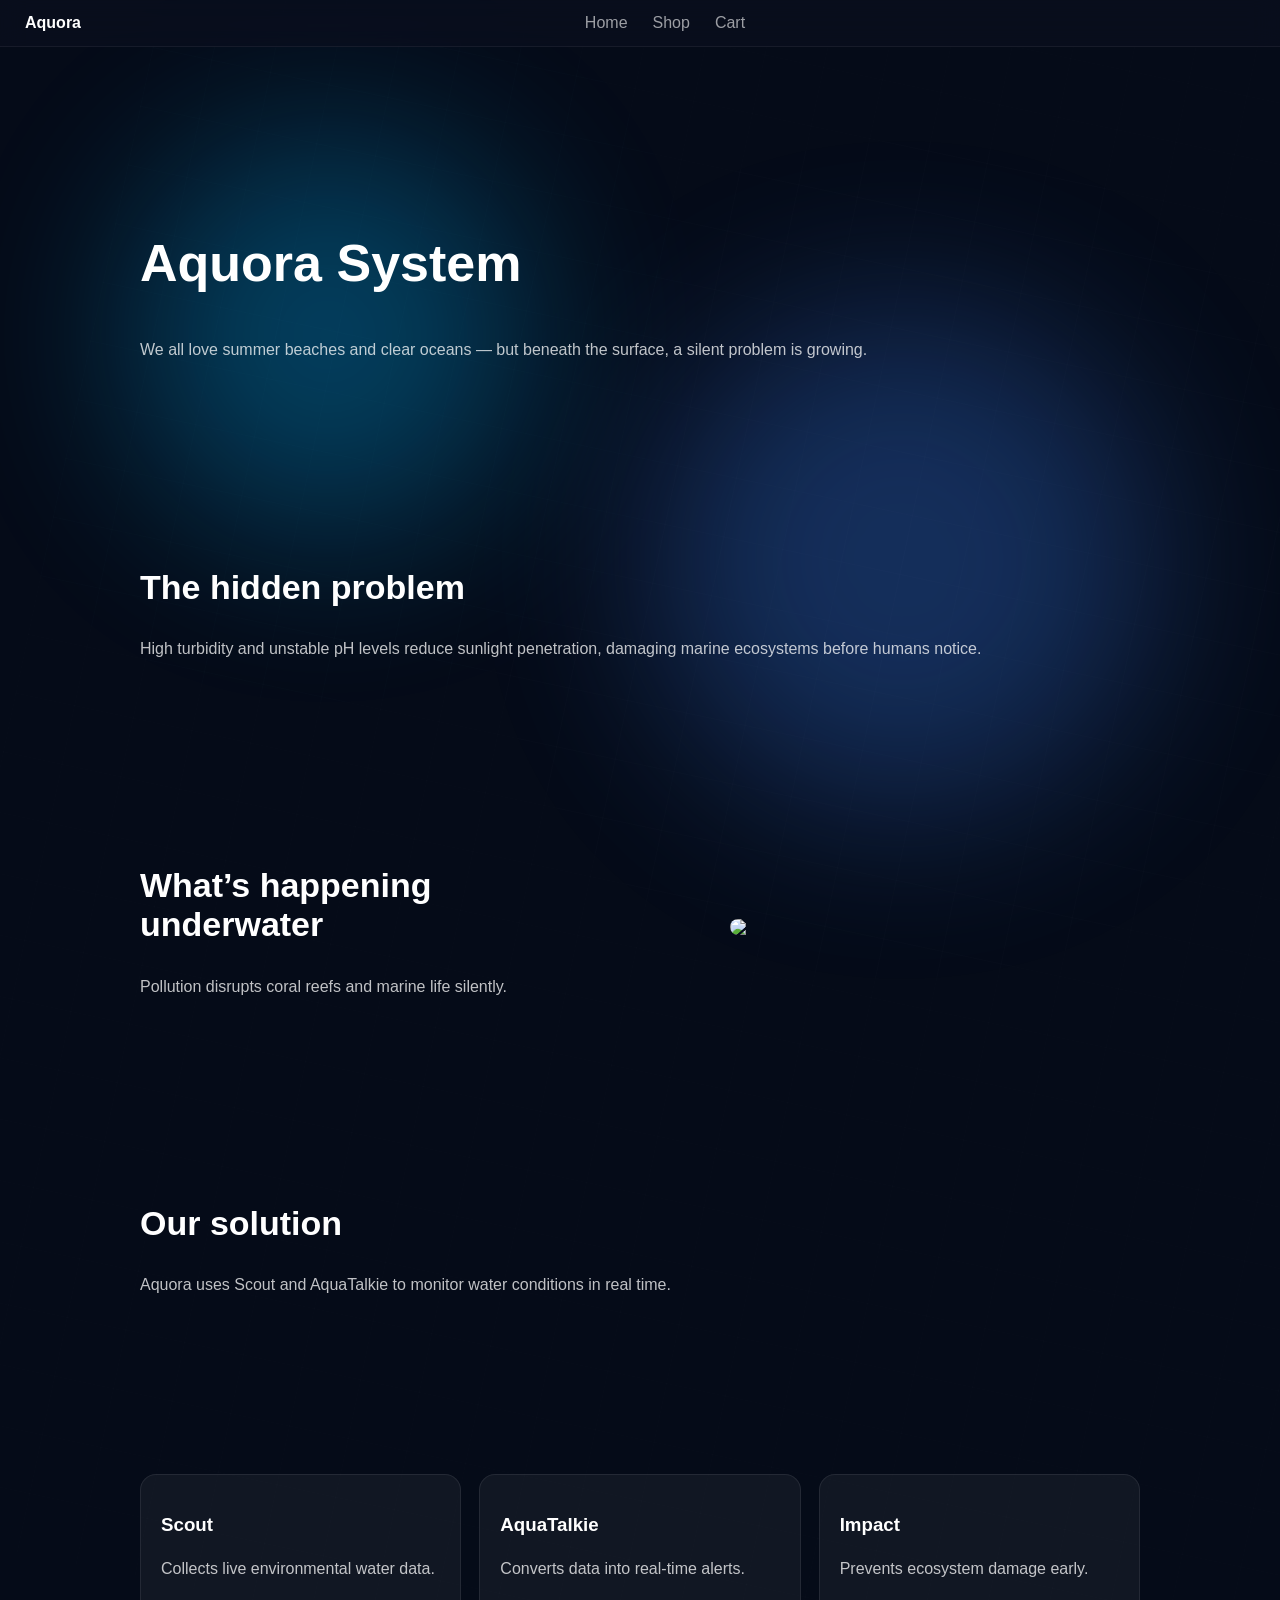
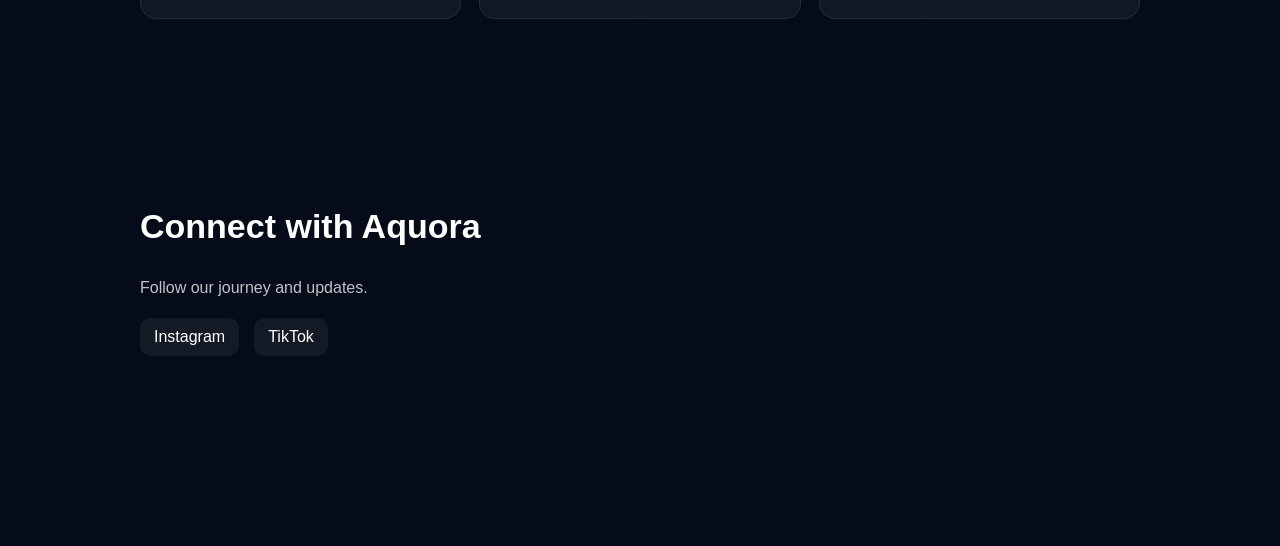
==== index.html @ 33211936 "Update index.html" ====
<!DOCTYPE html>
<html lang="en">
<head>
<meta charset="UTF-8">
<meta name="viewport" content="width=device-width, initial-scale=1.0">
<title>Aquora</title>

<style>
body {
    margin: 0;
    font-family: Inter, Arial, sans-serif;
    color: white;
    background: #050b18;
    overflow-x: hidden;
}

/* ================= BACKGROUND ================= */
.background {
    position: fixed;
    width: 100%;
    height: 100%;
    z-index: 0;
}

.grid {
    position: absolute;
    width: 200%;
    height: 200%;
    background-image:
        linear-gradient(rgba(255,255,255,0.05) 1px, transparent 1px),
        linear-gradient(90deg, rgba(255,255,255,0.05) 1px, transparent 1px);
    background-size: 60px 60px;
    transform: rotate(12deg);
    animation: move 25s linear infinite;
    opacity: 0.2;
}

@keyframes move {
    from { transform: translateY(0) rotate(12deg); }
    to { transform: translateY(-60px) rotate(12deg); }
}

.glow {
    position: absolute;
    filter: blur(90px);
    opacity: 0.3;
    border-radius: 50%;
}

.g1 {
    width: 400px;
    height: 400px;
    background: #00b7ff;
    top: 15%;
    left: 10%;
}

.g2 {
    width: 500px;
    height: 500px;
    background: #3b82f6;
    bottom: 10%;
    right: 10%;
}

/* ================= NAV ================= */
nav {
    position: fixed;
    top: 0;
    width: 100%;
    padding: 14px 25px;
    display: grid;
    grid-template-columns: 1fr auto 1fr;
    align-items: center;
    background: rgba(10,15,30,0.7);
    backdrop-filter: blur(14px);
    border-bottom: 1px solid rgba(255,255,255,0.06);
    z-index: 10;
}

.logo {
    font-weight: 600;
}

.nav-links {
    display: flex;
    gap: 25px;
    justify-self: center;
}

nav a {
    cursor: pointer;
    opacity: 0.6;
    transition: 0.2s;
}

nav a:hover {
    opacity: 1;
}

/* ================= PAGE SYSTEM ================= */
section {
    display: none;
    padding: 110px 20px;
    position: relative;
    z-index: 2;
}

section.active {
    display: block;
}

/* ================= STORY ================= */
.story {
    max-width: 1000px;
    margin: auto;
    padding: 80px 0;
}

.story h1 {
    font-size: 52px;
}

.story h2 {
    font-size: 34px;
}

.story p {
    opacity: 0.75;
    line-height: 1.7;
}

/* animation */
.story-section {
    opacity: 0;
    transform: translateY(40px);
    transition: 0.8s ease;
}

.story-section.show {
    opacity: 1;
    transform: translateY(0);
}

/* ================= CARDS ================= */
.grid3 {
    display: grid;
    grid-template-columns: repeat(3, 1fr);
    gap: 18px;
}

.card {
    background: rgba(255,255,255,0.05);
    border: 1px solid rgba(255,255,255,0.08);
    padding: 20px;
    border-radius: 16px;
    transition: 0.2s;
}

.card:hover {
    transform: translateY(-5px);
    border-color: rgba(0,183,255,0.4);
}

/* ================= BUTTON ================= */
button {
    margin-top: 15px;
    padding: 12px 18px;
    border: none;
    border-radius: 12px;
    background: #00b7ff;
    color: white;
    cursor: pointer;
}

/* ================= CART ITEM ================= */
.item {
    display: flex;
    justify-content: space-between;
    padding: 12px;
    margin-top: 10px;
    background: rgba(255,255,255,0.06);
    border-radius: 12px;
}

/* ================= IMAGE ================= */
img {
    width: 100%;
    max-width: 340px;
    border-radius: 16px;
}

/* ================= MOBILE ================= */
@media (max-width: 768px) {

    .grid3 {
        grid-template-columns: 1fr;
    }

    .story h1 {
        font-size: 36px;
    }

    .story h2 {
        font-size: 26px;
    }

    nav {
        padding: 12px 15px;
    }
}
</style>
</head>

<body>

<!-- BACKGROUND -->
<div class="background">
    <div class="grid"></div>
    <div class="glow g1"></div>
    <div class="glow g2"></div>
</div>

<!-- NAV -->
<nav>
    <div class="logo">Aquora</div>

    <div class="nav-links">
        <a onclick="show('home')">Home</a>
        <a onclick="show('shop')">Shop</a>
        <a onclick="show('cart')">Cart</a>
    </div>

    <div></div>
</nav>

<!-- HOME -->
<section id="home" class="active">

<!-- HERO -->
<div class="story story-section">
    <h1>Aquora System</h1>
    <p>
        We all love summer beaches and clear oceans — but beneath the surface, a silent problem is growing.
    </p>
</div>

<!-- PROBLEM -->
<div class="story story-section">
    <h2>The hidden problem</h2>
    <p>
        High turbidity and unstable pH levels reduce sunlight penetration,
        damaging marine ecosystems before humans notice.
    </p>
</div>

<!-- IMAGE -->
<div class="story story-section" style="display:flex; gap:40px; flex-wrap:wrap; align-items:center;">
    <div style="flex:1; min-width:280px;">
        <h2>What’s happening underwater</h2>
        <p>Pollution disrupts coral reefs and marine life silently.</p>
    </div>

    <div style="flex:1; display:flex; justify-content:center;">
        <img src="https://raw.githubusercontent.com/SaveOurSeas/Aquora/main/WhatsApp_Image_2026-05-01_at_00.50.57__1_-removebg-preview.png">
    </div>
</div>

<!-- SYSTEM -->
<div class="story story-section">
    <h2>Our solution</h2>
    <p>Aquora uses Scout and AquaTalkie to monitor water conditions in real time.</p>
</div>

<!-- CARDS -->
<div class="story story-section grid3">

    <div class="card">
        <h3>Scout</h3>
        <p>Collects live environmental water data.</p>
    </div>

    <div class="card">
        <h3>AquaTalkie</h3>
        <p>Converts data into real-time alerts.</p>
    </div>

    <div class="card">
        <h3>Impact</h3>
        <p>Prevents ecosystem damage early.</p>
    </div>

</div>

<!-- SOCIAL -->
<div class="story story-section">
    <h2>Connect with Aquora</h2>
    <p>Follow our journey and updates.</p>

    <div style="display:flex; gap:15px; margin-top:15px; flex-wrap:wrap;">

        <a href="https://www.instagram.com/aquora.co" target="_blank"
        style="padding:10px 14px; background:rgba(255,255,255,0.06); border-radius:10px; text-decoration:none; color:white;">
        Instagram</a>

        <a href="https://www.tiktok.com/@aquora.co" target="_blank"
        style="padding:10px 14px; background:rgba(255,255,255,0.06); border-radius:10px; text-decoration:none; color:white;">
        TikTok</a>

    </div>
</div>

</section>

<!-- SHOP -->
<section id="shop">
    <div class="story">
        <h1>Shop</h1>

        <div class="card">
            <h3>Full System</h3>
            <p>45,000 EGP</p>
            <button onclick="add('Full System',45000)">Add to Cart</button>
        </div>

        <div class="card">
            <h3>Rental</h3>
            <p>1,500 EGP/day</p>
            <button onclick="add('Rental',1500)">Add to Cart</button>
        </div>

    </div>
</section>

<!-- CART -->
<section id="cart">
    <div class="story">
        <h1>Cart</h1>

        <div id="box"></div>
        <h3 id="total"></h3>

        <button onclick="checkout()">Checkout</button>
    </div>
</section>

<script>

let cart = [];
const phone = "201122450119";

/* NAV */
function show(id){
    document.querySelectorAll("section").forEach(s => s.classList.remove("active"));
    document.getElementById(id).classList.add("active");
}

/* CART */
function add(name, price){
    let item = cart.find(i => i.name === name);
    if(item) item.qty++;
    else cart.push({name, price, qty:1});
}

/* RENDER */
function render(){
    let box = document.getElementById("box");
    box.innerHTML = "";

    let total = 0;

    cart.forEach(i=>{
        total += i.price * i.qty;

        box.innerHTML += `
        <div class="item">
            <span>${i.name} x${i.qty}</span>
            <span>${i.price * i.qty} EGP</span>
        </div>`;
    });

    document.getElementById("total").innerText = "Total: " + total + " EGP";
}

/* CHECKOUT */
function checkout(){

    if(cart.length === 0){
        alert("Cart empty");
        return;
    }

    let msg = "Aquora Order:%0A";
    let total = 0;

    cart.forEach(i=>{
        total += i.price * i.qty;
        msg += `${i.name} x${i.qty}%0A`;
    });

    msg += "Total: " + total + " EGP";

    window.open(`https://wa.me/${phone}?text=${msg}`, "_blank");

    cart = [];
}

/* SCROLL ANIMATION */
const observer = new IntersectionObserver(entries=>{
    entries.forEach(e=>{
        if(e.isIntersecting) e.target.classList.add("show");
    });
});

document.querySelectorAll(".story-section").forEach(el=>{
    observer.observe(el);
});

</script>

</body>
</html>
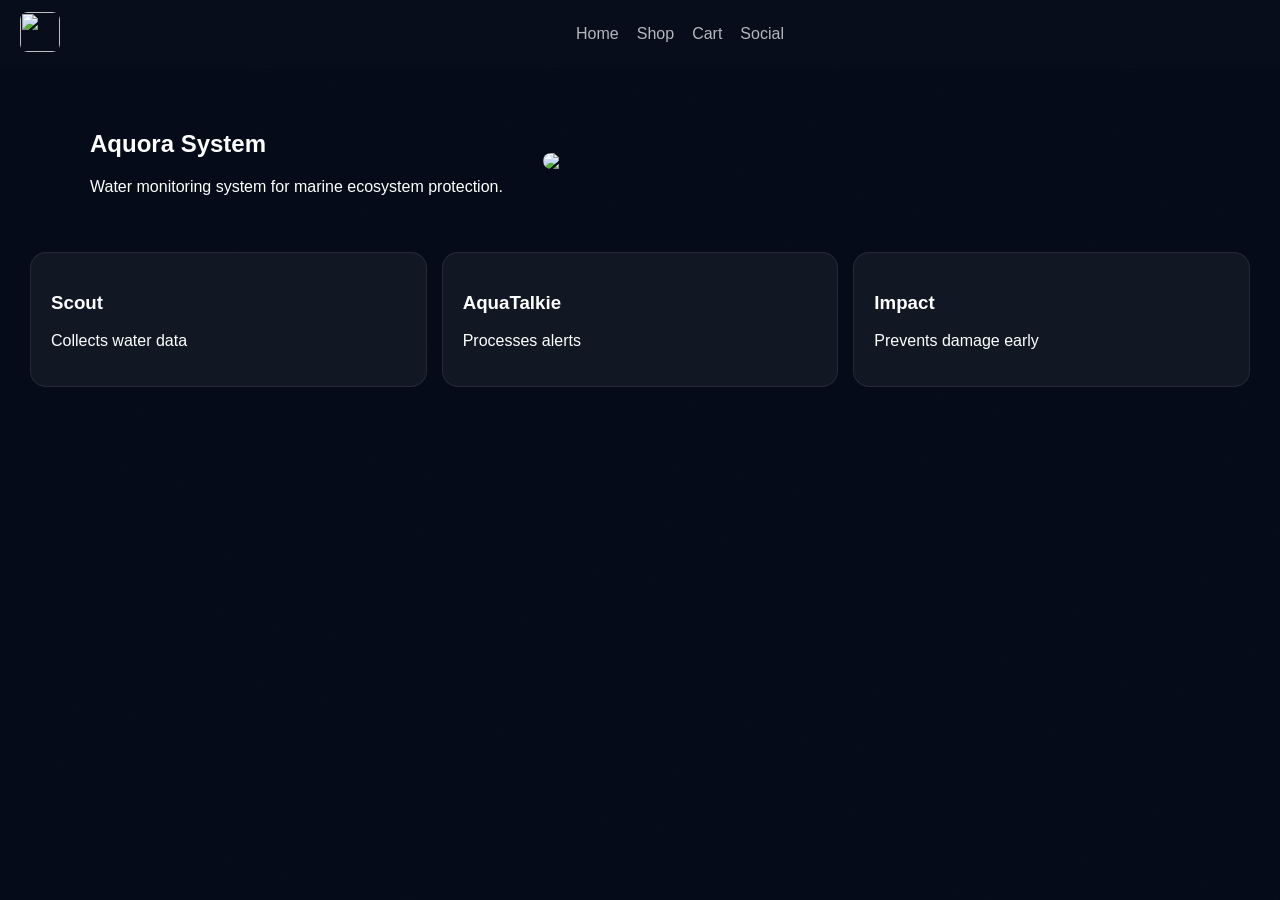
==== commit 2d48bfa7: "Update index.html" ====
--- a/index.html
+++ b/index.html
@@ -14,14 +14,13 @@
     overflow-x: hidden;
 }
 
-/* ================= BACKGROUND ================= */
+/* BACKGROUND */
 .background {
     position: fixed;
     width: 100%;
     height: 100%;
     z-index: 0;
 }
-
 .grid {
     position: absolute;
     width: 200%;
@@ -31,183 +30,116 @@
         linear-gradient(90deg, rgba(255,255,255,0.05) 1px, transparent 1px);
     background-size: 60px 60px;
     transform: rotate(12deg);
-    animation: move 25s linear infinite;
     opacity: 0.2;
 }
 
-@keyframes move {
-    from { transform: translateY(0) rotate(12deg); }
-    to { transform: translateY(-60px) rotate(12deg); }
-}
-
-.glow {
-    position: absolute;
-    filter: blur(90px);
-    opacity: 0.3;
-    border-radius: 50%;
-}
-
-.g1 {
-    width: 400px;
-    height: 400px;
-    background: #00b7ff;
-    top: 15%;
-    left: 10%;
-}
-
-.g2 {
-    width: 500px;
-    height: 500px;
-    background: #3b82f6;
-    bottom: 10%;
-    right: 10%;
-}
-
-/* ================= NAV ================= */
+/* NAV */
 nav {
     position: fixed;
     top: 0;
     width: 100%;
-    padding: 14px 25px;
+    padding: 12px 20px;
     display: grid;
-    grid-template-columns: 1fr auto 1fr;
+    grid-template-columns: auto 1fr auto;
     align-items: center;
     background: rgba(10,15,30,0.7);
-    backdrop-filter: blur(14px);
-    border-bottom: 1px solid rgba(255,255,255,0.06);
+    backdrop-filter: blur(12px);
     z-index: 10;
 }
 
-.logo {
-    font-weight: 600;
+.logo img {
+    width: 40px;
+    height: 40px;
+    border-radius: 8px;
 }
 
 .nav-links {
     display: flex;
-    gap: 25px;
-    justify-self: center;
+    justify-content: center;
+    gap: 18px;
 }
 
 nav a {
     cursor: pointer;
-    opacity: 0.6;
-    transition: 0.2s;
-}
-
-nav a:hover {
-    opacity: 1;
-}
-
-/* ================= PAGE SYSTEM ================= */
+    opacity: 0.7;
+    text-decoration: none;
+    color: white;
+}
+nav a:hover { opacity: 1; }
+
+/* SECTIONS */
 section {
     display: none;
-    padding: 110px 20px;
-    position: relative;
-    z-index: 2;
-}
-
-section.active {
-    display: block;
-}
-
-/* ================= STORY ================= */
-.story {
-    max-width: 1000px;
+    padding: 110px 30px;
+}
+section.active { display: block; }
+
+/* HERO */
+.hero {
+    max-width: 1100px;
     margin: auto;
-    padding: 80px 0;
-}
-
-.story h1 {
-    font-size: 52px;
-}
-
-.story h2 {
-    font-size: 34px;
-}
-
-.story p {
-    opacity: 0.75;
-    line-height: 1.7;
-}
-
-/* animation */
-.story-section {
-    opacity: 0;
-    transform: translateY(40px);
-    transition: 0.8s ease;
-}
-
-.story-section.show {
-    opacity: 1;
-    transform: translateY(0);
-}
-
-/* ================= CARDS ================= */
+    display: flex;
+    gap: 40px;
+    flex-wrap: wrap;
+    align-items: center;
+}
+
+/* IMAGE */
+.hero img {
+    width: 100%;
+    max-width: 340px;
+    border-radius: 16px;
+}
+
+/* CARDS */
 .grid3 {
     display: grid;
     grid-template-columns: repeat(3, 1fr);
-    gap: 18px;
+    gap: 15px;
+    margin-top: 40px;
 }
 
 .card {
     background: rgba(255,255,255,0.05);
+    border-radius: 16px;
+    padding: 20px;
     border: 1px solid rgba(255,255,255,0.08);
-    padding: 20px;
-    border-radius: 16px;
-    transition: 0.2s;
-}
-
-.card:hover {
-    transform: translateY(-5px);
-    border-color: rgba(0,183,255,0.4);
-}
-
-/* ================= BUTTON ================= */
-button {
-    margin-top: 15px;
-    padding: 12px 18px;
+}
+
+/* SHOP BUTTONS UPGRADE */
+.shop-btn {
+    margin-top: 10px;
+    padding: 12px 16px;
+    border-radius: 12px;
     border: none;
-    border-radius: 12px;
-    background: #00b7ff;
+    background: linear-gradient(135deg, #00b7ff, #3b82f6);
     color: white;
     cursor: pointer;
-}
-
-/* ================= CART ITEM ================= */
+    transition: 0.2s;
+}
+.shop-btn:hover {
+    transform: scale(1.05);
+}
+
+/* CART */
 .item {
-    display: flex;
-    justify-content: space-between;
-    padding: 12px;
-    margin-top: 10px;
-    background: rgba(255,255,255,0.06);
-    border-radius: 12px;
-}
-
-/* ================= IMAGE ================= */
-img {
-    width: 100%;
-    max-width: 340px;
-    border-radius: 16px;
-}
-
-/* ================= MOBILE ================= */
-@media (max-width: 768px) {
-
-    .grid3 {
-        grid-template-columns: 1fr;
-    }
-
-    .story h1 {
-        font-size: 36px;
-    }
-
-    .story h2 {
-        font-size: 26px;
-    }
-
-    nav {
-        padding: 12px 15px;
-    }
+    display:flex;
+    justify-content:space-between;
+    padding:10px;
+    background:rgba(255,255,255,0.06);
+    border-radius:10px;
+    margin-top:10px;
+}
+
+/* SOCIAL */
+.social a {
+    display:inline-block;
+    margin-right:10px;
+    padding:10px 14px;
+    border-radius:10px;
+    background:rgba(255,255,255,0.06);
+    text-decoration:none;
+    color:white;
 }
 </style>
 </head>
@@ -217,18 +149,19 @@
 <!-- BACKGROUND -->
 <div class="background">
     <div class="grid"></div>
-    <div class="glow g1"></div>
-    <div class="glow g2"></div>
 </div>
 
 <!-- NAV -->
 <nav>
-    <div class="logo">Aquora</div>
+    <div class="logo">
+        <img src="https://raw.githubusercontent.com/SaveOurSeas/Aquora/main/WhatsApp_Image_2026-05-01_at_00.50.57__1_-removebg-preview.png">
+    </div>
 
     <div class="nav-links">
         <a onclick="show('home')">Home</a>
         <a onclick="show('shop')">Shop</a>
         <a onclick="show('cart')">Cart</a>
+        <a onclick="show('social')">Social</a>
     </div>
 
     <div></div>
@@ -237,184 +170,112 @@
 <!-- HOME -->
 <section id="home" class="active">
 
-<!-- HERO -->
-<div class="story story-section">
-    <h1>Aquora System</h1>
-    <p>
-        We all love summer beaches and clear oceans — but beneath the surface, a silent problem is growing.
-    </p>
-</div>
-
-<!-- PROBLEM -->
-<div class="story story-section">
-    <h2>The hidden problem</h2>
-    <p>
-        High turbidity and unstable pH levels reduce sunlight penetration,
-        damaging marine ecosystems before humans notice.
-    </p>
-</div>
-
-<!-- IMAGE -->
-<div class="story story-section" style="display:flex; gap:40px; flex-wrap:wrap; align-items:center;">
-    <div style="flex:1; min-width:280px;">
-        <h2>What’s happening underwater</h2>
-        <p>Pollution disrupts coral reefs and marine life silently.</p>
-    </div>
-
-    <div style="flex:1; display:flex; justify-content:center;">
-        <img src="https://raw.githubusercontent.com/SaveOurSeas/Aquora/main/WhatsApp_Image_2026-05-01_at_00.50.57__1_-removebg-preview.png">
-    </div>
-</div>
-
-<!-- SYSTEM -->
-<div class="story story-section">
-    <h2>Our solution</h2>
-    <p>Aquora uses Scout and AquaTalkie to monitor water conditions in real time.</p>
-</div>
-
-<!-- CARDS -->
-<div class="story story-section grid3">
+<div class="hero">
+    <div>
+        <h1>Aquora System</h1>
+        <p>Water monitoring system for marine ecosystem protection.</p>
+    </div>
+
+    <img src="https://raw.githubusercontent.com/SaveOurSeas/Aquora/main/WhatsApp_Image_2026-05-01_at_00.50.57__1_-removebg-preview.png">
+</div>
+
+<div class="grid3">
 
     <div class="card">
         <h3>Scout</h3>
-        <p>Collects live environmental water data.</p>
+        <p>Collects water data</p>
     </div>
 
     <div class="card">
         <h3>AquaTalkie</h3>
-        <p>Converts data into real-time alerts.</p>
+        <p>Processes alerts</p>
     </div>
 
     <div class="card">
         <h3>Impact</h3>
-        <p>Prevents ecosystem damage early.</p>
-    </div>
-
-</div>
-
-<!-- SOCIAL -->
-<div class="story story-section">
-    <h2>Connect with Aquora</h2>
-    <p>Follow our journey and updates.</p>
-
-    <div style="display:flex; gap:15px; margin-top:15px; flex-wrap:wrap;">
-
-        <a href="https://www.instagram.com/aquora.co" target="_blank"
-        style="padding:10px 14px; background:rgba(255,255,255,0.06); border-radius:10px; text-decoration:none; color:white;">
-        Instagram</a>
-
-        <a href="https://www.tiktok.com/@aquora.co" target="_blank"
-        style="padding:10px 14px; background:rgba(255,255,255,0.06); border-radius:10px; text-decoration:none; color:white;">
-        TikTok</a>
-
-    </div>
+        <p>Prevents damage early</p>
+    </div>
+
 </div>
 
 </section>
 
 <!-- SHOP -->
 <section id="shop">
-    <div class="story">
-        <h1>Shop</h1>
-
-        <div class="card">
-            <h3>Full System</h3>
-            <p>45,000 EGP</p>
-            <button onclick="add('Full System',45000)">Add to Cart</button>
-        </div>
-
-        <div class="card">
-            <h3>Rental</h3>
-            <p>1,500 EGP/day</p>
-            <button onclick="add('Rental',1500)">Add to Cart</button>
-        </div>
-
-    </div>
+
+<h1>Shop</h1>
+
+<div class="card">
+    <h3>Full System</h3>
+    <p>45,000 EGP</p>
+    <button class="shop-btn" onclick="add('Full System',45000)">Add to Cart</button>
+</div>
+
+<div class="card">
+    <h3>Rental</h3>
+    <p>1,500 EGP / day</p>
+    <button class="shop-btn" onclick="add('Rental',1500)">Add to Cart</button>
+</div>
+
 </section>
 
 <!-- CART -->
 <section id="cart">
-    <div class="story">
-        <h1>Cart</h1>
-
-        <div id="box"></div>
-        <h3 id="total"></h3>
-
-        <button onclick="checkout()">Checkout</button>
-    </div>
+<h1>Cart</h1>
+<div id="box"></div>
+<h3 id="total"></h3>
+</section>
+
+<!-- SOCIAL -->
+<section id="social">
+<h1>Social Media</h1>
+
+<div class="social">
+
+<a href="https://www.instagram.com/aquora.co" target="_blank">Instagram</a>
+<a href="https://www.tiktok.com/@aquora.co" target="_blank">TikTok</a>
+
+</div>
+
 </section>
 
 <script>
 
 let cart = [];
-const phone = "201122450119";
-
-/* NAV */
+
 function show(id){
-    document.querySelectorAll("section").forEach(s => s.classList.remove("active"));
+    document.querySelectorAll("section").forEach(s=>s.classList.remove("active"));
     document.getElementById(id).classList.add("active");
-}
-
-/* CART */
+    if(id==="cart") render();
+}
+
 function add(name, price){
-    let item = cart.find(i => i.name === name);
+    let item = cart.find(i=>i.name===name);
     if(item) item.qty++;
-    else cart.push({name, price, qty:1});
-}
-
-/* RENDER */
+    else cart.push({name,price,qty:1});
+}
+
 function render(){
     let box = document.getElementById("box");
-    box.innerHTML = "";
-
-    let total = 0;
-
-    cart.forEach(i=>{
-        total += i.price * i.qty;
-
+    box.innerHTML="";
+    let total=0;
+
+    cart.forEach((i,index)=>{
+        total += i.price*i.qty;
         box.innerHTML += `
         <div class="item">
-            <span>${i.name} x${i.qty}</span>
-            <span>${i.price * i.qty} EGP</span>
+            ${i.name} x${i.qty}
+            <button onclick="removeItem(${index})">X</button>
         </div>`;
     });
 
-    document.getElementById("total").innerText = "Total: " + total + " EGP";
-}
-
-/* CHECKOUT */
-function checkout(){
-
-    if(cart.length === 0){
-        alert("Cart empty");
-        return;
-    }
-
-    let msg = "Aquora Order:%0A";
-    let total = 0;
-
-    cart.forEach(i=>{
-        total += i.price * i.qty;
-        msg += `${i.name} x${i.qty}%0A`;
-    });
-
-    msg += "Total: " + total + " EGP";
-
-    window.open(`https://wa.me/${phone}?text=${msg}`, "_blank");
-
-    cart = [];
-}
-
-/* SCROLL ANIMATION */
-const observer = new IntersectionObserver(entries=>{
-    entries.forEach(e=>{
-        if(e.isIntersecting) e.target.classList.add("show");
-    });
-});
-
-document.querySelectorAll(".story-section").forEach(el=>{
-    observer.observe(el);
-});
+    document.getElementById("total").innerText="Total: "+total+" EGP";
+}
+
+function removeItem(i){
+    cart.splice(i,1);
+    render();
+}
 
 </script>
 
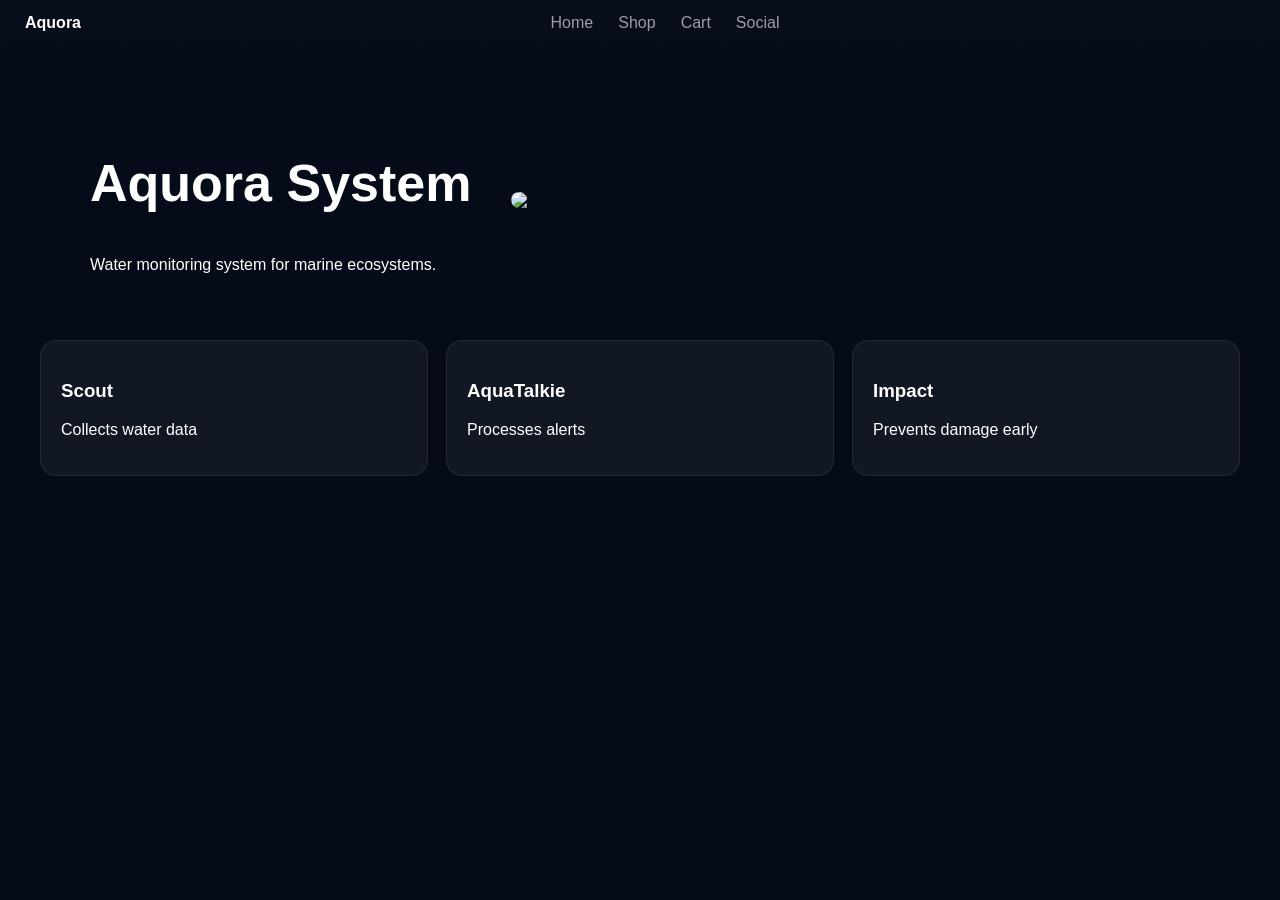
==== commit 3c811294: "Update index.html" ====
--- a/index.html
+++ b/index.html
@@ -29,7 +29,6 @@
         linear-gradient(rgba(255,255,255,0.05) 1px, transparent 1px),
         linear-gradient(90deg, rgba(255,255,255,0.05) 1px, transparent 1px);
     background-size: 60px 60px;
-    transform: rotate(12deg);
     opacity: 0.2;
 }
 
@@ -38,41 +37,47 @@
     position: fixed;
     top: 0;
     width: 100%;
-    padding: 12px 20px;
+    padding: 14px 25px;
     display: grid;
-    grid-template-columns: auto 1fr auto;
+    grid-template-columns: 1fr auto 1fr;
     align-items: center;
-    background: rgba(10,15,30,0.7);
-    backdrop-filter: blur(12px);
+    background: rgba(10, 15, 30, 0.7);
+    backdrop-filter: blur(14px);
     z-index: 10;
 }
 
-.logo img {
-    width: 40px;
-    height: 40px;
-    border-radius: 8px;
+.logo {
+    font-weight: 600;
 }
 
 .nav-links {
     display: flex;
-    justify-content: center;
-    gap: 18px;
+    gap: 25px;
+    justify-self: center;
 }
 
 nav a {
     cursor: pointer;
-    opacity: 0.7;
+    opacity: 0.6;
+    transition: 0.2s;
+    color: white;
     text-decoration: none;
-    color: white;
-}
-nav a:hover { opacity: 1; }
+}
+
+nav a:hover {
+    opacity: 1;
+}
 
 /* SECTIONS */
 section {
     display: none;
-    padding: 110px 30px;
-}
-section.active { display: block; }
+    padding: 110px 40px;
+    position: relative;
+    z-index: 2;
+}
+section.active {
+    display: block;
+}
 
 /* HERO */
 .hero {
@@ -84,6 +89,10 @@
     align-items: center;
 }
 
+.hero h1 {
+    font-size: 52px;
+}
+
 /* IMAGE */
 .hero img {
     width: 100%;
@@ -95,29 +104,29 @@
 .grid3 {
     display: grid;
     grid-template-columns: repeat(3, 1fr);
-    gap: 15px;
-    margin-top: 40px;
+    gap: 18px;
+    margin-top: 50px;
 }
 
 .card {
     background: rgba(255,255,255,0.05);
+    border: 1px solid rgba(255,255,255,0.08);
+    padding: 20px;
     border-radius: 16px;
-    padding: 20px;
-    border: 1px solid rgba(255,255,255,0.08);
-}
-
-/* SHOP BUTTONS UPGRADE */
-.shop-btn {
-    margin-top: 10px;
+}
+
+/* BUTTONS */
+button {
+    margin-top: 12px;
     padding: 12px 16px;
+    border: none;
     border-radius: 12px;
-    border: none;
     background: linear-gradient(135deg, #00b7ff, #3b82f6);
     color: white;
     cursor: pointer;
     transition: 0.2s;
 }
-.shop-btn:hover {
+button:hover {
     transform: scale(1.05);
 }
 
@@ -125,10 +134,10 @@
 .item {
     display:flex;
     justify-content:space-between;
-    padding:10px;
+    padding:12px;
+    margin-top:10px;
     background:rgba(255,255,255,0.06);
     border-radius:10px;
-    margin-top:10px;
 }
 
 /* SOCIAL */
@@ -138,24 +147,26 @@
     padding:10px 14px;
     border-radius:10px;
     background:rgba(255,255,255,0.06);
+    color:white;
     text-decoration:none;
-    color:white;
+}
+
+/* MOBILE */
+@media (max-width:768px){
+    .hero { flex-direction: column; }
+    .grid3 { grid-template-columns: 1fr; }
+    nav { grid-template-columns: auto 1fr auto; }
 }
 </style>
 </head>
 
 <body>
 
-<!-- BACKGROUND -->
-<div class="background">
-    <div class="grid"></div>
-</div>
+<div class="background"><div class="grid"></div></div>
 
 <!-- NAV -->
 <nav>
-    <div class="logo">
-        <img src="https://raw.githubusercontent.com/SaveOurSeas/Aquora/main/WhatsApp_Image_2026-05-01_at_00.50.57__1_-removebg-preview.png">
-    </div>
+    <div class="logo">Aquora</div>
 
     <div class="nav-links">
         <a onclick="show('home')">Home</a>
@@ -171,12 +182,14 @@
 <section id="home" class="active">
 
 <div class="hero">
+
     <div>
         <h1>Aquora System</h1>
-        <p>Water monitoring system for marine ecosystem protection.</p>
+        <p>Water monitoring system for marine ecosystems.</p>
     </div>
 
     <img src="https://raw.githubusercontent.com/SaveOurSeas/Aquora/main/WhatsApp_Image_2026-05-01_at_00.50.57__1_-removebg-preview.png">
+
 </div>
 
 <div class="grid3">
@@ -202,19 +215,18 @@
 
 <!-- SHOP -->
 <section id="shop">
-
 <h1>Shop</h1>
 
 <div class="card">
     <h3>Full System</h3>
     <p>45,000 EGP</p>
-    <button class="shop-btn" onclick="add('Full System',45000)">Add to Cart</button>
+    <button onclick="add('Full System',45000)">Add to Cart</button>
 </div>
 
 <div class="card">
     <h3>Rental</h3>
     <p>1,500 EGP / day</p>
-    <button class="shop-btn" onclick="add('Rental',1500)">Add to Cart</button>
+    <button onclick="add('Rental',1500)">Add to Cart</button>
 </div>
 
 </section>
@@ -231,10 +243,8 @@
 <h1>Social Media</h1>
 
 <div class="social">
-
 <a href="https://www.instagram.com/aquora.co" target="_blank">Instagram</a>
 <a href="https://www.tiktok.com/@aquora.co" target="_blank">TikTok</a>
-
 </div>
 
 </section>
@@ -249,32 +259,30 @@
     if(id==="cart") render();
 }
 
-function add(name, price){
+function add(name,price){
     let item = cart.find(i=>i.name===name);
     if(item) item.qty++;
     else cart.push({name,price,qty:1});
 }
 
 function render(){
-    let box = document.getElementById("box");
+    let box=document.getElementById("box");
+    let totalEl=document.getElementById("total");
+
     box.innerHTML="";
     let total=0;
 
     cart.forEach((i,index)=>{
-        total += i.price*i.qty;
-        box.innerHTML += `
+        total+=i.price*i.qty;
+
+        box.innerHTML+=`
         <div class="item">
-            ${i.name} x${i.qty}
-            <button onclick="removeItem(${index})">X</button>
+            <span>${i.name} x${i.qty}</span>
+            <span>${i.price*i.qty} EGP</span>
         </div>`;
     });
 
-    document.getElementById("total").innerText="Total: "+total+" EGP";
-}
-
-function removeItem(i){
-    cart.splice(i,1);
-    render();
+    totalEl.innerText="Total: "+total+" EGP";
 }
 
 </script>
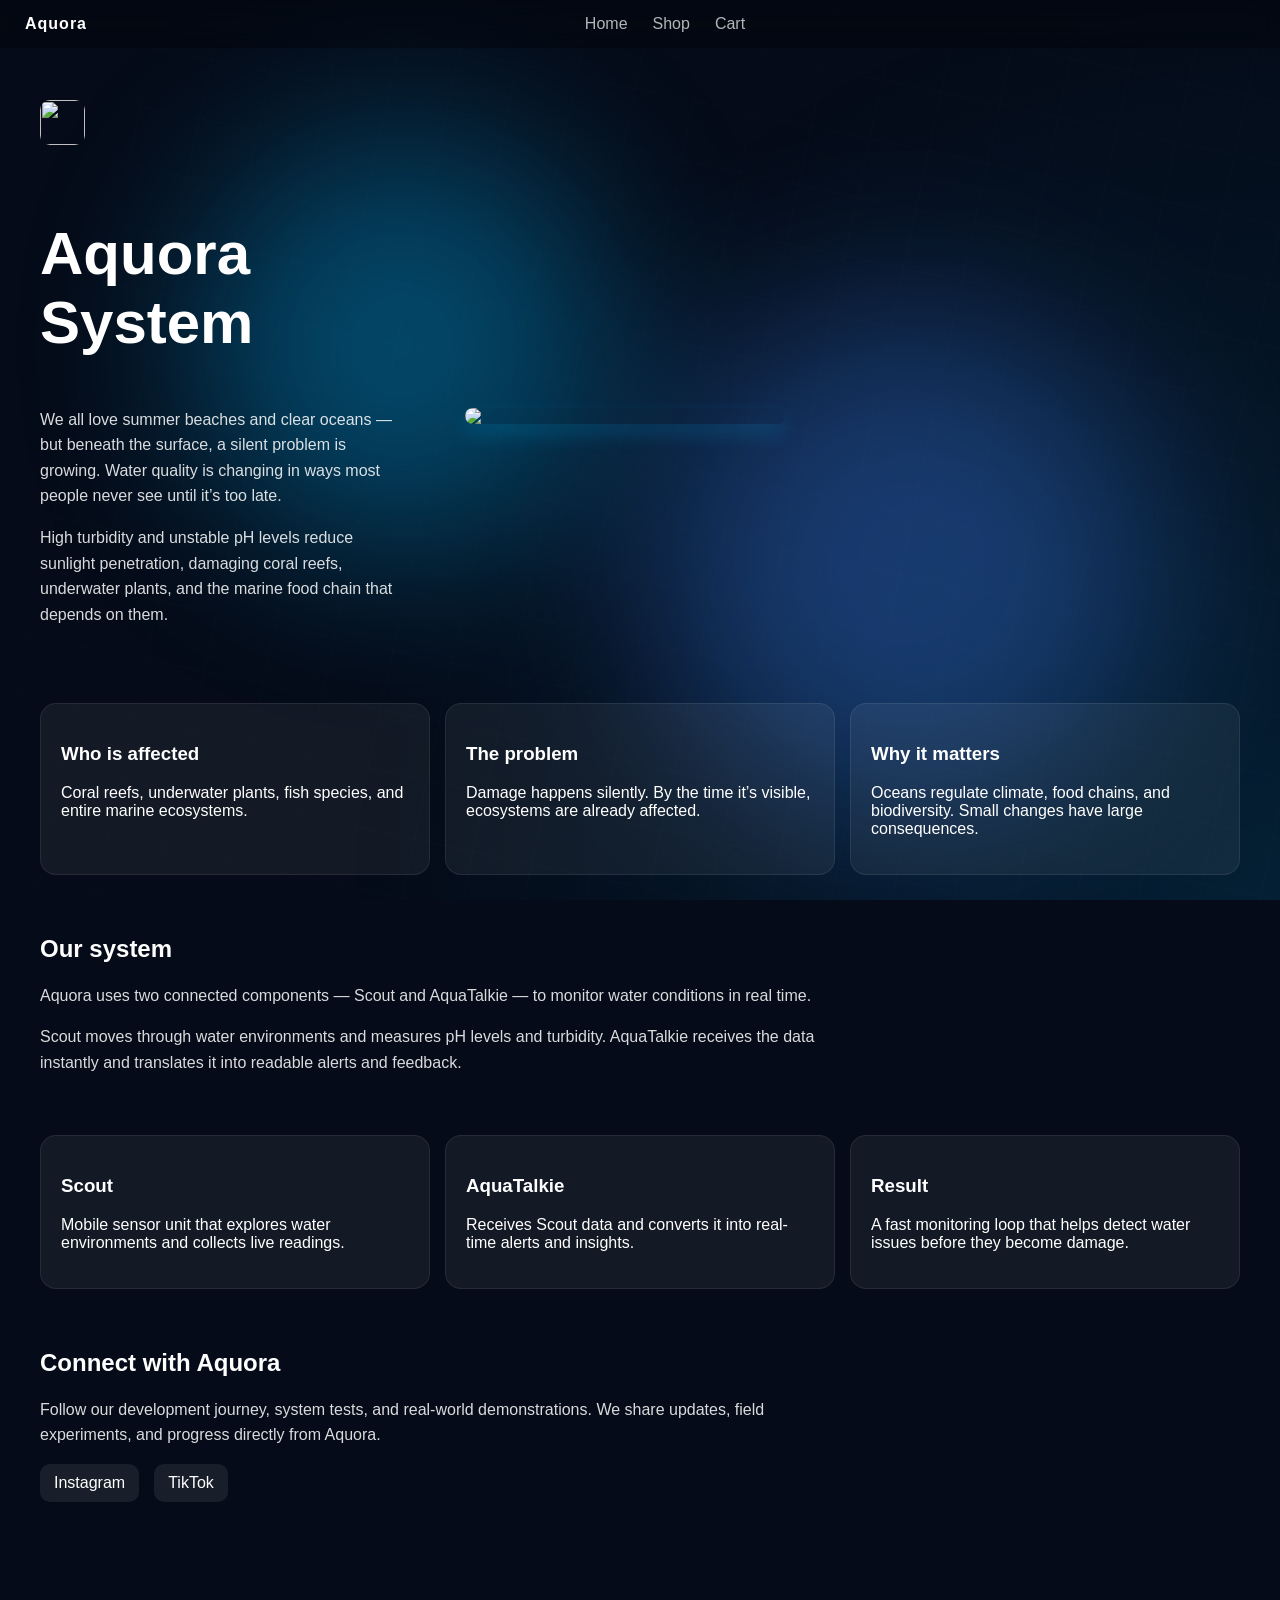
==== commit 9925b0f5: "Update index.html" ====
--- a/index.html
+++ b/index.html
@@ -8,19 +8,21 @@
 <style>
 body {
     margin: 0;
-    font-family: Inter, Arial, sans-serif;
+    font-family: Arial, sans-serif;
     color: white;
     background: #050b18;
     overflow-x: hidden;
 }
 
-/* BACKGROUND */
+/* ================= BACKGROUND ================= */
 .background {
     position: fixed;
     width: 100%;
     height: 100%;
     z-index: 0;
-}
+    overflow: hidden;
+}
+
 .grid {
     position: absolute;
     width: 200%;
@@ -29,140 +31,268 @@
         linear-gradient(rgba(255,255,255,0.05) 1px, transparent 1px),
         linear-gradient(90deg, rgba(255,255,255,0.05) 1px, transparent 1px);
     background-size: 60px 60px;
-    opacity: 0.2;
-}
-
-/* NAV */
+    transform: rotate(12deg);
+    animation: gridMove 25s linear infinite;
+    opacity: 0.25;
+}
+
+@keyframes gridMove {
+    from { transform: translateY(0) rotate(12deg); }
+    to { transform: translateY(-60px) rotate(12deg); }
+}
+
+.wave {
+    position: absolute;
+    width: 200%;
+    height: 200%;
+    background: radial-gradient(circle at center, rgba(0,183,255,0.12), transparent 60%);
+    animation: waveMove 14s ease-in-out infinite;
+}
+
+@keyframes waveMove {
+    0%,100% { transform: scale(1); }
+    50% { transform: scale(1.1) translateY(-30px); }
+}
+
+.glow {
+    position: absolute;
+    filter: blur(90px);
+    opacity: 0.35;
+    border-radius: 50%;
+}
+
+.g1 {
+    width: 420px;
+    height: 420px;
+    background: #00b7ff;
+    top: 15%;
+    left: 15%;
+    animation: float1 10s infinite ease-in-out;
+}
+
+.g2 {
+    width: 500px;
+    height: 500px;
+    background: #3b82f6;
+    bottom: 10%;
+    right: 10%;
+    animation: float2 13s infinite ease-in-out;
+}
+
+@keyframes float1 {
+    0%,100% { transform: translateY(0); }
+    50% { transform: translateY(-25px); }
+}
+
+@keyframes float2 {
+    0%,100% { transform: translateY(0); }
+    50% { transform: translateY(30px); }
+}
+
+/* ================= NAV (PROPER CENTER SYSTEM) ================= */
 nav {
     position: fixed;
     top: 0;
     width: 100%;
-    padding: 14px 25px;
+    padding: 15px 25px;
     display: grid;
     grid-template-columns: 1fr auto 1fr;
     align-items: center;
-    background: rgba(10, 15, 30, 0.7);
-    backdrop-filter: blur(14px);
+    background: rgba(0,0,0,0.25);
+    backdrop-filter: blur(12px);
     z-index: 10;
 }
 
 .logo {
-    font-weight: 600;
+    justify-self: start;
+    font-weight: bold;
+    letter-spacing: 1px;
 }
 
 .nav-links {
+    justify-self: center;
     display: flex;
     gap: 25px;
-    justify-self: center;
+}
+
+.nav-right {
+    justify-self: end;
 }
 
 nav a {
     cursor: pointer;
-    opacity: 0.6;
+    opacity: 0.7;
     transition: 0.2s;
-    color: white;
-    text-decoration: none;
 }
 
 nav a:hover {
     opacity: 1;
 }
 
-/* SECTIONS */
+/* ================= PAGES ================= */
 section {
     display: none;
-    padding: 110px 40px;
+    padding: 100px 40px;
     position: relative;
     z-index: 2;
 }
+
 section.active {
     display: block;
-}
-
-/* HERO */
+    animation: enter 0.6s cubic-bezier(0.22, 1, 0.36, 1);
+    position: relative;
+}
+
+@keyframes enter {
+    from {
+        opacity: 0;
+        transform: translateY(25px) scale(0.98);
+        filter: blur(5px);
+    }
+    to {
+        opacity: 1;
+        transform: translateY(0) scale(1);
+        filter: blur(0);
+    }
+}
+
+/* ================= HERO ================= */
 .hero {
-    max-width: 1100px;
-    margin: auto;
-    display: flex;
-    gap: 40px;
-    flex-wrap: wrap;
-    align-items: center;
+    max-width: 800px;
 }
 
 .hero h1 {
-    font-size: 52px;
-}
-
-/* IMAGE */
-.hero img {
-    width: 100%;
-    max-width: 340px;
-    border-radius: 16px;
-}
-
-/* CARDS */
+    font-size: 60px;
+}
+
+.hero p {
+    opacity: 0.85;
+    line-height: 1.6;
+}
+
+button {
+    margin-top: 20px;
+    padding: 12px 18px;
+    border: none;
+    border-radius: 12px;
+    background: #00b7ff;
+    color: white;
+    cursor: pointer;
+}
+
+/* ================= GRID ================= */
 .grid3 {
     display: grid;
     grid-template-columns: repeat(3, 1fr);
-    gap: 18px;
-    margin-top: 50px;
+    gap: 15px;
+    margin-top: 60px;
 }
 
 .card {
-    background: rgba(255,255,255,0.05);
+    background: rgba(255,255,255,0.06);
     border: 1px solid rgba(255,255,255,0.08);
     padding: 20px;
     border-radius: 16px;
 }
 
-/* BUTTONS */
-button {
-    margin-top: 12px;
-    padding: 12px 16px;
-    border: none;
+/* ================= CART ================= */
+.item {
+    display: flex;
+    justify-content: space-between;
+    padding: 12px;
+    margin-top: 10px;
+    background: rgba(255,255,255,0.06);
     border-radius: 12px;
-    background: linear-gradient(135deg, #00b7ff, #3b82f6);
-    color: white;
-    cursor: pointer;
-    transition: 0.2s;
-}
-button:hover {
-    transform: scale(1.05);
-}
-
-/* CART */
-.item {
-    display:flex;
-    justify-content:space-between;
-    padding:12px;
-    margin-top:10px;
-    background:rgba(255,255,255,0.06);
-    border-radius:10px;
-}
-
-/* SOCIAL */
-.social a {
-    display:inline-block;
-    margin-right:10px;
-    padding:10px 14px;
-    border-radius:10px;
-    background:rgba(255,255,255,0.06);
-    color:white;
-    text-decoration:none;
-}
-
-/* MOBILE */
-@media (max-width:768px){
-    .hero { flex-direction: column; }
-    .grid3 { grid-template-columns: 1fr; }
-    nav { grid-template-columns: auto 1fr auto; }
+}
+
+/* ================= TOAST ================= */
+#popup {
+    position: fixed;
+    bottom: 20px;
+    right: 20px;
+    background: #00b7ff;
+    padding: 12px 18px;
+    border-radius: 12px;
+    display: none;
+}
+.fade-slide {
+    opacity: 0;
+    transform: translateX(200px); /* start further right */
+    transition: 
+        transform 1s cubic-bezier(0.22, 1, 0.36, 1),
+        opacity 0.9s ease;
+    will-change: transform, opacity;
+}
+
+.fade-slide.show {
+    opacity: 1;
+    transform: translateX(0);
+}
+.top-logo {
+    width: 100%;
+    display: flex;
+    justify-content: center;
+    padding: 15px 0;
+}
+
+.top-logo img {
+    width: 90px;
+    height: 90px;
+    object-fit: contain;
+    border-radius: 12px;
+}
+@media (max-width: 768px) {
+
+    /* GENERAL SPACING FIX */
+    section {
+        padding: 90px 18px;
+    }
+
+    /* HERO STACK CLEANLY */
+    .hero {
+        flex-direction: column !important;
+        gap: 25px !important;
+    }
+
+    /* IMAGE CENTER ON MOBILE */
+    .hero img {
+        max-width: 100% !important;
+    }
+
+    /* GRID -> SINGLE COLUMN */
+    .grid3 {
+        grid-template-columns: 1fr;
+    }
+
+    /* NAV FIX */
+    nav {
+        grid-template-columns: auto 1fr auto;
+        padding: 12px 15px;
+    }
+
+    .nav-links {
+        gap: 12px;
+        font-size: 14px;
+    }
+
+    /* BIG TITLE FIX */
+    .hero h1 {
+        font-size: 38px;
+    }
+
 }
 </style>
 </head>
 
 <body>
 
-<div class="background"><div class="grid"></div></div>
+<!-- BACKGROUND -->
+<div class="background">
+    <div class="grid"></div>
+    <div class="wave"></div>
+    <div class="glow g1"></div>
+    <div class="glow g2"></div>
+</div>
 
 <!-- NAV -->
 <nav>
@@ -172,118 +302,259 @@
         <a onclick="show('home')">Home</a>
         <a onclick="show('shop')">Shop</a>
         <a onclick="show('cart')">Cart</a>
-        <a onclick="show('social')">Social</a>
-    </div>
-
-    <div></div>
+    </div>
+
+    <div class="nav-right"></div>
 </nav>
 
 <!-- HOME -->
+
+
+
+
 <section id="home" class="active">
-
-<div class="hero">
-
-    <div>
-        <h1>Aquora System</h1>
-        <p>Water monitoring system for marine ecosystems.</p>
-    </div>
-
-    <img src="https://raw.githubusercontent.com/SaveOurSeas/Aquora/main/WhatsApp_Image_2026-05-01_at_00.50.57__1_-removebg-preview.png">
+<img src="https://github.com/SaveOurSeas/Aquora/blob/main/WhatsApp%20Image%202026-04-05%20at%2016.47.44%20(1).jpeg?raw=true" style="width:45px; height:45px; border-radius:10px; object-fit:cover;">
+
+    <!-- HERO -->
+    <div class="hero" style="display:flex; align-items:center; gap:40px; flex-wrap:wrap; margin-top:20px;">
+
+        <!-- TEXT -->
+        <div style="flex:1; min-width:280px;">
+            <h1>Aquora System</h1>
+
+            <p>
+                We all love summer beaches and clear oceans — but beneath the surface, a silent problem is growing.
+                Water quality is changing in ways most people never see until it’s too late.
+            </p>
+
+            <p>
+                High turbidity and unstable pH levels reduce sunlight penetration,
+                damaging coral reefs, underwater plants, and the marine food chain that depends on them.
+            </p>
+        </div>
+
+        <!-- IMAGE -->
+<div style="flex:1; min-width:280px; display:flex; justify-content:flex-end; padding-top:20px; padding-right:55px;">
+
+    <img src="https://raw.githubusercontent.com/SaveOurSeas/Aquora/main/WhatsApp_Image_2026-05-01_at_00.50.57__1_-removebg-preview.png"
+         class="fade-slide"
+         style="width:100%; max-width:320px; border-radius:16px; box-shadow:0 10px 20px rgba(0,183,255,0.2);">
 
 </div>
 
-<div class="grid3">
-
-    <div class="card">
-        <h3>Scout</h3>
-        <p>Collects water data</p>
-    </div>
-
-    <div class="card">
-        <h3>AquaTalkie</h3>
-        <p>Processes alerts</p>
-    </div>
-
-    <div class="card">
-        <h3>Impact</h3>
-        <p>Prevents damage early</p>
-    </div>
-
-</div>
+    </div>
+
+    <!-- CARDS -->
+    <div class="grid3">
+
+        <div class="card">
+            <h3>Who is affected</h3>
+            <p>Coral reefs, underwater plants, fish species, and entire marine ecosystems.</p>
+        </div>
+
+        <div class="card">
+            <h3>The problem</h3>
+            <p>Damage happens silently. By the time it’s visible, ecosystems are already affected.</p>
+        </div>
+
+        <div class="card">
+            <h3>Why it matters</h3>
+            <p>Oceans regulate climate, food chains, and biodiversity. Small changes have large consequences.</p>
+        </div>
+
+    </div>
+
+    <!-- SYSTEM -->
+    <div class="hero" style="margin-top:60px">
+
+        <h2>Our system</h2>
+
+        <p>
+            Aquora uses two connected components — Scout and AquaTalkie — to monitor water conditions in real time.
+        </p>
+
+        <p>
+            Scout moves through water environments and measures pH levels and turbidity.
+            AquaTalkie receives the data instantly and translates it into readable alerts and feedback.
+        </p>
+
+    </div>
+
+    <div class="grid3">
+
+        <div class="card">
+            <h3>Scout</h3>
+            <p>Mobile sensor unit that explores water environments and collects live readings.</p>
+        </div>
+
+        <div class="card">
+            <h3>AquaTalkie</h3>
+            <p>Receives Scout data and converts it into real-time alerts and insights.</p>
+        </div>
+
+        <div class="card">
+            <h3>Result</h3>
+            <p>A fast monitoring loop that helps detect water issues before they become damage.</p>
+        </div>
+
+    </div>
+
+    <!-- CONNECT -->
+    <div class="hero" style="margin-top:60px">
+
+        <h2>Connect with Aquora</h2>
+
+        <p>
+            Follow our development journey, system tests, and real-world demonstrations.
+            We share updates, field experiments, and progress directly from Aquora.
+        </p>
+
+        <div style="display:flex; gap:15px; margin-top:15px; flex-wrap:wrap;">
+
+            <a href="https://www.instagram.com/aquora.co?utm_source=ig_web_button_share_sheet&igsh=ZDNlZDc0MzIxNw=="
+               target="_blank"
+               style="color:white; text-decoration:none; padding:10px 14px; background:rgba(255,255,255,0.08); border-radius:10px;">
+               Instagram
+            </a>
+
+            <a href="https://www.tiktok.com/@aquora.co"
+               target="_blank"
+               style="color:white; text-decoration:none; padding:10px 14px; background:rgba(255,255,255,0.08); border-radius:10px;">
+               TikTok
+            </a>
+
+        </div>
+
+    </div>
 
 </section>
 
 <!-- SHOP -->
 <section id="shop">
-<h1>Shop</h1>
-
-<div class="card">
-    <h3>Full System</h3>
-    <p>45,000 EGP</p>
-    <button onclick="add('Full System',45000)">Add to Cart</button>
-</div>
-
-<div class="card">
-    <h3>Rental</h3>
-    <p>1,500 EGP / day</p>
-    <button onclick="add('Rental',1500)">Add to Cart</button>
-</div>
-
+    <h1>Shop</h1>
+
+    <div class="card">
+        <h3>Full System</h3>
+        <p>45,000 EGP</p>
+        <button onclick="add('Full System',45000)">Add to Cart</button>
+    </div>
+
+    <div class="card">
+        <h3>Rental</h3>
+        <p>1,500 EGP/day</p>
+        <button onclick="add('Rental',1500)">Add to Cart</button>
+    </div>
 </section>
 
 <!-- CART -->
 <section id="cart">
-<h1>Cart</h1>
-<div id="box"></div>
-<h3 id="total"></h3>
+    <h1>Cart</h1>
+    <div id="box"></div>
+    <h3 id="total"></h3>
+    <button onclick="checkout()">Checkout</button>
 </section>
 
-<!-- SOCIAL -->
-<section id="social">
-<h1>Social Media</h1>
-
-<div class="social">
-<a href="https://www.instagram.com/aquora.co" target="_blank">Instagram</a>
-<a href="https://www.tiktok.com/@aquora.co" target="_blank">TikTok</a>
-</div>
-
-</section>
+<div id="popup"></div>
 
 <script>
 
 let cart = [];
-
+const phone = "201122450119";
+
+window.onload = () => show('home');
+
+/* PAGE SWITCH */
 function show(id){
-    document.querySelectorAll("section").forEach(s=>s.classList.remove("active"));
+    document.querySelectorAll("section").forEach(s => s.classList.remove("active"));
     document.getElementById(id).classList.add("active");
-    if(id==="cart") render();
-}
-
-function add(name,price){
-    let item = cart.find(i=>i.name===name);
+
+    if(id === "cart") render();
+}
+
+/* CART */
+function add(name, price){
+    let item = cart.find(i => i.name === name);
     if(item) item.qty++;
-    else cart.push({name,price,qty:1});
+    else cart.push({name, price, qty:1});
+
+    toast("Added");
 }
 
 function render(){
-    let box=document.getElementById("box");
-    let totalEl=document.getElementById("total");
-
-    box.innerHTML="";
-    let total=0;
+    let box = document.getElementById("box");
+    box.innerHTML = "";
+
+    let total = 0;
 
     cart.forEach((i,index)=>{
-        total+=i.price*i.qty;
-
-        box.innerHTML+=`
+        total += i.price * i.qty;
+
+        box.innerHTML += `
         <div class="item">
             <span>${i.name} x${i.qty}</span>
-            <span>${i.price*i.qty} EGP</span>
+            <span>${i.price * i.qty} EGP <button onclick="removeItem(${index})">X</button></span>
         </div>`;
     });
 
-    totalEl.innerText="Total: "+total+" EGP";
-}
+    document.getElementById("total").innerText = "Total: " + total + " EGP";
+}
+
+function removeItem(i){
+    cart.splice(i,1);
+    render();
+}
+
+function checkout(){
+
+    if(cart.length === 0){
+        toast("Please add to order");
+        return;
+    }
+
+    let total = 0;
+    cart.forEach(i => {
+        total += i.price * i.qty;
+    });
+
+    if(total <= 0){
+        toast("Please add to order");
+        return;
+    }
+
+    let msg = "Aquora Order:%0A";
+
+    cart.forEach(i=>{
+        msg += `${i.name} x${i.qty}%0A`;
+    });
+
+    msg += `Total: ${total} EGP`;
+
+    window.open(`https://wa.me/${phone}?text=${msg}`, "_blank");
+
+    cart = [];
+    render();
+
+    toast("Order sent");
+}
+
+function toast(text){
+    let p = document.getElementById("popup");
+    p.innerText = text;
+    p.style.display = "block";
+
+    setTimeout(()=>p.style.display = "none", 1500);
+}
+    const observer = new IntersectionObserver((entries) => {
+    entries.forEach(entry => {
+        if (entry.isIntersecting) {
+            entry.target.classList.add("show");
+        }
+    });
+});
+
+document.querySelectorAll(".fade-slide").forEach(el => {
+    observer.observe(el);
+  });
 
 </script>
 
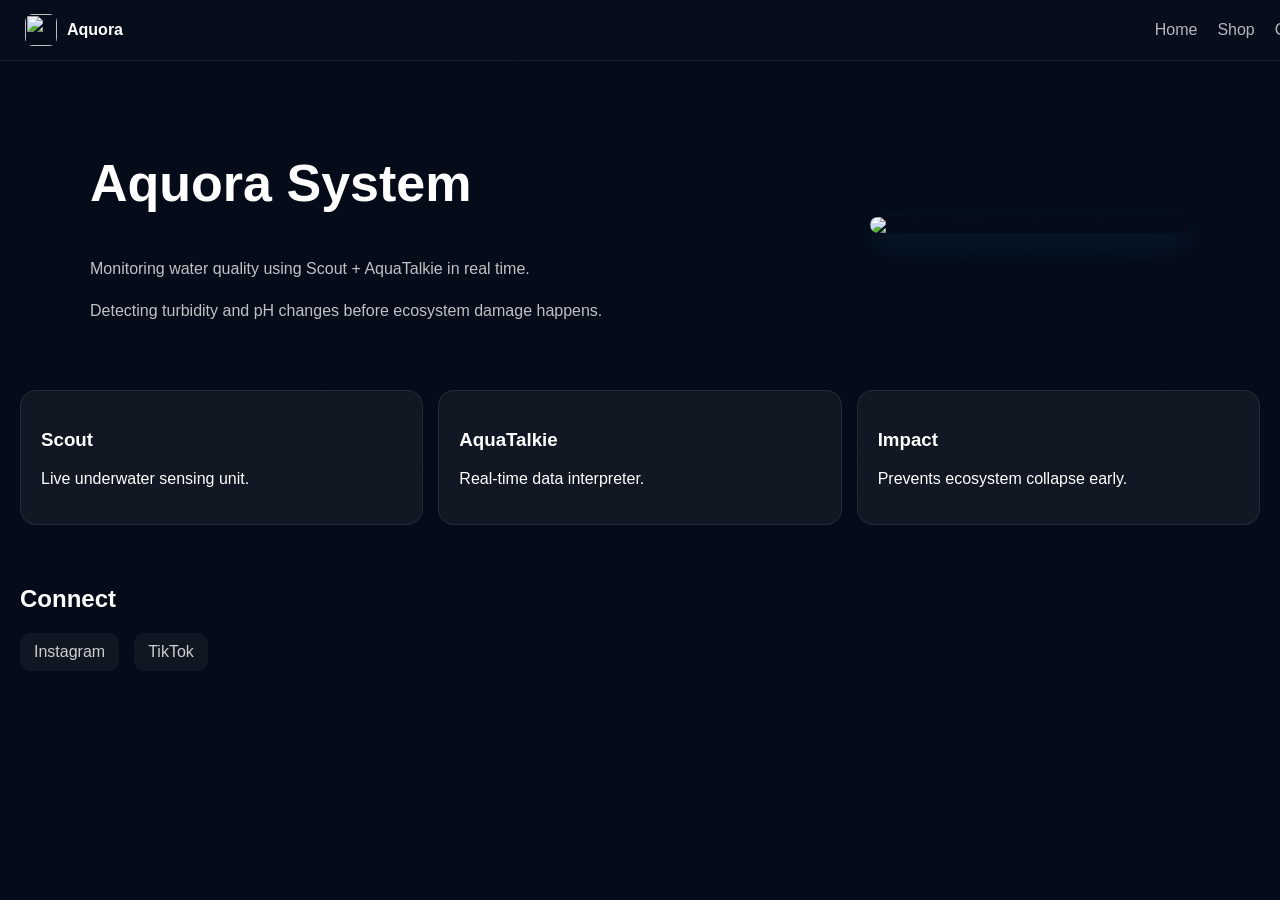
==== commit c10c2296: "Update index.html" ====
--- a/index.html
+++ b/index.html
@@ -6,425 +6,241 @@
 <title>Aquora</title>
 
 <style>
-body {
-    margin: 0;
-    font-family: Arial, sans-serif;
-    color: white;
-    background: #050b18;
-    overflow-x: hidden;
-}
-
-/* ================= BACKGROUND ================= */
-.background {
-    position: fixed;
-    width: 100%;
-    height: 100%;
-    z-index: 0;
-    overflow: hidden;
-}
-
-.grid {
-    position: absolute;
-    width: 200%;
-    height: 200%;
+body{
+    margin:0;
+    font-family: Inter, Arial, sans-serif;
+    background:#050b18;
+    color:white;
+    overflow-x:hidden;
+}
+
+/* BACKGROUND */
+.background{
+    position:fixed;
+    inset:0;
+    z-index:0;
+    overflow:hidden;
+}
+
+.grid{
+    position:absolute;
+    width:200%;
+    height:200%;
     background-image:
-        linear-gradient(rgba(255,255,255,0.05) 1px, transparent 1px),
-        linear-gradient(90deg, rgba(255,255,255,0.05) 1px, transparent 1px);
-    background-size: 60px 60px;
-    transform: rotate(12deg);
-    animation: gridMove 25s linear infinite;
-    opacity: 0.25;
-}
-
-@keyframes gridMove {
-    from { transform: translateY(0) rotate(12deg); }
-    to { transform: translateY(-60px) rotate(12deg); }
-}
-
-.wave {
-    position: absolute;
-    width: 200%;
-    height: 200%;
-    background: radial-gradient(circle at center, rgba(0,183,255,0.12), transparent 60%);
-    animation: waveMove 14s ease-in-out infinite;
-}
-
-@keyframes waveMove {
-    0%,100% { transform: scale(1); }
-    50% { transform: scale(1.1) translateY(-30px); }
-}
-
-.glow {
-    position: absolute;
-    filter: blur(90px);
-    opacity: 0.35;
-    border-radius: 50%;
-}
-
-.g1 {
-    width: 420px;
-    height: 420px;
-    background: #00b7ff;
-    top: 15%;
-    left: 15%;
-    animation: float1 10s infinite ease-in-out;
-}
-
-.g2 {
-    width: 500px;
-    height: 500px;
-    background: #3b82f6;
-    bottom: 10%;
-    right: 10%;
-    animation: float2 13s infinite ease-in-out;
-}
-
-@keyframes float1 {
-    0%,100% { transform: translateY(0); }
-    50% { transform: translateY(-25px); }
-}
-
-@keyframes float2 {
-    0%,100% { transform: translateY(0); }
-    50% { transform: translateY(30px); }
-}
-
-/* ================= NAV (PROPER CENTER SYSTEM) ================= */
-nav {
-    position: fixed;
-    top: 0;
-    width: 100%;
-    padding: 15px 25px;
-    display: grid;
-    grid-template-columns: 1fr auto 1fr;
-    align-items: center;
-    background: rgba(0,0,0,0.25);
-    backdrop-filter: blur(12px);
-    z-index: 10;
-}
-
-.logo {
-    justify-self: start;
-    font-weight: bold;
-    letter-spacing: 1px;
-}
-
-.nav-links {
-    justify-self: center;
-    display: flex;
-    gap: 25px;
-}
-
-.nav-right {
-    justify-self: end;
-}
-
-nav a {
-    cursor: pointer;
-    opacity: 0.7;
-    transition: 0.2s;
-}
-
-nav a:hover {
-    opacity: 1;
-}
-
-/* ================= PAGES ================= */
-section {
-    display: none;
-    padding: 100px 40px;
-    position: relative;
-    z-index: 2;
-}
-
-section.active {
-    display: block;
-    animation: enter 0.6s cubic-bezier(0.22, 1, 0.36, 1);
-    position: relative;
-}
-
-@keyframes enter {
-    from {
-        opacity: 0;
-        transform: translateY(25px) scale(0.98);
-        filter: blur(5px);
+    linear-gradient(rgba(255,255,255,0.05) 1px, transparent 1px),
+    linear-gradient(90deg, rgba(255,255,255,0.05) 1px, transparent 1px);
+    background-size:60px 60px;
+    opacity:0.2;
+    transform:rotate(12deg);
+}
+
+/* NAV */
+nav{
+    position:fixed;
+    top:0;
+    width:100%;
+    display:flex;
+    justify-content:space-between;
+    align-items:center;
+    padding:14px 25px;
+    background:rgba(10,15,30,0.7);
+    backdrop-filter:blur(12px);
+    border-bottom:1px solid rgba(255,255,255,0.06);
+    z-index:10;
+}
+
+.logo{
+    display:flex;
+    align-items:center;
+    gap:10px;
+    font-weight:700;
+}
+
+.logo img{
+    width:32px;
+    height:32px;
+    border-radius:8px;
+}
+
+.nav-links{
+    display:flex;
+    gap:20px;
+}
+
+.nav-links a{
+    opacity:0.7;
+    cursor:pointer;
+    transition:0.2s;
+}
+
+.nav-links a:hover{
+    opacity:1;
+}
+
+/* SECTIONS */
+section{
+    display:none;
+    padding:110px 20px;
+    position:relative;
+    z-index:2;
+}
+
+section.active{
+    display:block;
+}
+
+/* HERO */
+.hero{
+    max-width:1100px;
+    margin:auto;
+    display:flex;
+    flex-wrap:wrap;
+    gap:40px;
+    align-items:center;
+}
+
+.hero h1{
+    font-size:52px;
+}
+
+.hero p{
+    opacity:0.75;
+    line-height:1.6;
+}
+
+.hero img{
+    width:320px;
+    border-radius:16px;
+    box-shadow:0 10px 30px rgba(0,183,255,0.15);
+}
+
+/* CARDS */
+.grid3{
+    display:grid;
+    grid-template-columns:repeat(3,1fr);
+    gap:15px;
+    margin-top:50px;
+}
+
+.card{
+    background:rgba(255,255,255,0.05);
+    border:1px solid rgba(255,255,255,0.08);
+    padding:20px;
+    border-radius:16px;
+    transition:0.2s;
+}
+
+.card:hover{
+    transform:translateY(-5px);
+    border-color:#00b7ff;
+}
+
+/* BUTTONS */
+button{
+    padding:10px 14px;
+    border:none;
+    border-radius:10px;
+    background:#00b7ff;
+    color:white;
+    cursor:pointer;
+    transition:0.2s;
+}
+
+button:hover{
+    transform:scale(1.05);
+}
+
+/* CART */
+.item{
+    display:flex;
+    justify-content:space-between;
+    padding:12px;
+    background:rgba(255,255,255,0.05);
+    margin-top:10px;
+    border-radius:10px;
+}
+
+/* SOCIAL */
+.social{
+    display:flex;
+    gap:15px;
+    margin-top:20px;
+}
+
+.social a{
+    padding:10px 14px;
+    background:rgba(255,255,255,0.06);
+    border-radius:10px;
+    text-decoration:none;
+    color:white;
+    opacity:0.8;
+}
+
+.social a:hover{
+    opacity:1;
+}
+
+/* MOBILE */
+@media(max-width:768px){
+    .hero{
+        flex-direction:column;
     }
-    to {
-        opacity: 1;
-        transform: translateY(0) scale(1);
-        filter: blur(0);
+
+    .grid3{
+        grid-template-columns:1fr;
     }
-}
-
-/* ================= HERO ================= */
-.hero {
-    max-width: 800px;
-}
-
-.hero h1 {
-    font-size: 60px;
-}
-
-.hero p {
-    opacity: 0.85;
-    line-height: 1.6;
-}
-
-button {
-    margin-top: 20px;
-    padding: 12px 18px;
-    border: none;
-    border-radius: 12px;
-    background: #00b7ff;
-    color: white;
-    cursor: pointer;
-}
-
-/* ================= GRID ================= */
-.grid3 {
-    display: grid;
-    grid-template-columns: repeat(3, 1fr);
-    gap: 15px;
-    margin-top: 60px;
-}
-
-.card {
-    background: rgba(255,255,255,0.06);
-    border: 1px solid rgba(255,255,255,0.08);
-    padding: 20px;
-    border-radius: 16px;
-}
-
-/* ================= CART ================= */
-.item {
-    display: flex;
-    justify-content: space-between;
-    padding: 12px;
-    margin-top: 10px;
-    background: rgba(255,255,255,0.06);
-    border-radius: 12px;
-}
-
-/* ================= TOAST ================= */
-#popup {
-    position: fixed;
-    bottom: 20px;
-    right: 20px;
-    background: #00b7ff;
-    padding: 12px 18px;
-    border-radius: 12px;
-    display: none;
-}
-.fade-slide {
-    opacity: 0;
-    transform: translateX(200px); /* start further right */
-    transition: 
-        transform 1s cubic-bezier(0.22, 1, 0.36, 1),
-        opacity 0.9s ease;
-    will-change: transform, opacity;
-}
-
-.fade-slide.show {
-    opacity: 1;
-    transform: translateX(0);
-}
-.top-logo {
-    width: 100%;
-    display: flex;
-    justify-content: center;
-    padding: 15px 0;
-}
-
-.top-logo img {
-    width: 90px;
-    height: 90px;
-    object-fit: contain;
-    border-radius: 12px;
-}
-@media (max-width: 768px) {
-
-    /* GENERAL SPACING FIX */
-    section {
-        padding: 90px 18px;
+
+    .hero h1{
+        font-size:36px;
     }
-
-    /* HERO STACK CLEANLY */
-    .hero {
-        flex-direction: column !important;
-        gap: 25px !important;
-    }
-
-    /* IMAGE CENTER ON MOBILE */
-    .hero img {
-        max-width: 100% !important;
-    }
-
-    /* GRID -> SINGLE COLUMN */
-    .grid3 {
-        grid-template-columns: 1fr;
-    }
-
-    /* NAV FIX */
-    nav {
-        grid-template-columns: auto 1fr auto;
-        padding: 12px 15px;
-    }
-
-    .nav-links {
-        gap: 12px;
-        font-size: 14px;
-    }
-
-    /* BIG TITLE FIX */
-    .hero h1 {
-        font-size: 38px;
-    }
-
 }
 </style>
 </head>
 
 <body>
 
-<!-- BACKGROUND -->
-<div class="background">
-    <div class="grid"></div>
-    <div class="wave"></div>
-    <div class="glow g1"></div>
-    <div class="glow g2"></div>
-</div>
+<div class="background"><div class="grid"></div></div>
 
 <!-- NAV -->
 <nav>
-    <div class="logo">Aquora</div>
+    <div class="logo">
+        <img src="https://github.com/SaveOurSeas/Aquora/blob/main/WhatsApp%20Image%202026-04-05%20at%2016.47.44%20(1).jpeg?raw=true">
+        Aquora
+    </div>
 
     <div class="nav-links">
         <a onclick="show('home')">Home</a>
         <a onclick="show('shop')">Shop</a>
         <a onclick="show('cart')">Cart</a>
     </div>
-
-    <div class="nav-right"></div>
 </nav>
 
 <!-- HOME -->
-
-
-
-
 <section id="home" class="active">
-<img src="https://github.com/SaveOurSeas/Aquora/blob/main/WhatsApp%20Image%202026-04-05%20at%2016.47.44%20(1).jpeg?raw=true" style="width:45px; height:45px; border-radius:10px; object-fit:cover;">
-
-    <!-- HERO -->
-    <div class="hero" style="display:flex; align-items:center; gap:40px; flex-wrap:wrap; margin-top:20px;">
-
-        <!-- TEXT -->
+
+    <div class="hero">
+
         <div style="flex:1; min-width:280px;">
             <h1>Aquora System</h1>
-
-            <p>
-                We all love summer beaches and clear oceans — but beneath the surface, a silent problem is growing.
-                Water quality is changing in ways most people never see until it’s too late.
-            </p>
-
-            <p>
-                High turbidity and unstable pH levels reduce sunlight penetration,
-                damaging coral reefs, underwater plants, and the marine food chain that depends on them.
-            </p>
+            <p>Monitoring water quality using Scout + AquaTalkie in real time.</p>
+            <p>Detecting turbidity and pH changes before ecosystem damage happens.</p>
         </div>
 
-        <!-- IMAGE -->
-<div style="flex:1; min-width:280px; display:flex; justify-content:flex-end; padding-top:20px; padding-right:55px;">
-
-    <img src="https://raw.githubusercontent.com/SaveOurSeas/Aquora/main/WhatsApp_Image_2026-05-01_at_00.50.57__1_-removebg-preview.png"
-         class="fade-slide"
-         style="width:100%; max-width:320px; border-radius:16px; box-shadow:0 10px 20px rgba(0,183,255,0.2);">
-
-</div>
-
-    </div>
-
-    <!-- CARDS -->
+        <img src="https://raw.githubusercontent.com/SaveOurSeas/Aquora/main/WhatsApp_Image_2026-05-01_at_00.50.57__1_-removebg-preview.png">
+    </div>
+
     <div class="grid3">
-
-        <div class="card">
-            <h3>Who is affected</h3>
-            <p>Coral reefs, underwater plants, fish species, and entire marine ecosystems.</p>
+        <div class="card"><h3>Scout</h3><p>Live underwater sensing unit.</p></div>
+        <div class="card"><h3>AquaTalkie</h3><p>Real-time data interpreter.</p></div>
+        <div class="card"><h3>Impact</h3><p>Prevents ecosystem collapse early.</p></div>
+    </div>
+
+    <div style="margin-top:60px;">
+        <h2>Connect</h2>
+        <div class="social">
+            <a href="https://www.instagram.com/aquora.co" target="_blank">Instagram</a>
+            <a href="https://www.tiktok.com/@aquora.co" target="_blank">TikTok</a>
         </div>
-
-        <div class="card">
-            <h3>The problem</h3>
-            <p>Damage happens silently. By the time it’s visible, ecosystems are already affected.</p>
-        </div>
-
-        <div class="card">
-            <h3>Why it matters</h3>
-            <p>Oceans regulate climate, food chains, and biodiversity. Small changes have large consequences.</p>
-        </div>
-
-    </div>
-
-    <!-- SYSTEM -->
-    <div class="hero" style="margin-top:60px">
-
-        <h2>Our system</h2>
-
-        <p>
-            Aquora uses two connected components — Scout and AquaTalkie — to monitor water conditions in real time.
-        </p>
-
-        <p>
-            Scout moves through water environments and measures pH levels and turbidity.
-            AquaTalkie receives the data instantly and translates it into readable alerts and feedback.
-        </p>
-
-    </div>
-
-    <div class="grid3">
-
-        <div class="card">
-            <h3>Scout</h3>
-            <p>Mobile sensor unit that explores water environments and collects live readings.</p>
-        </div>
-
-        <div class="card">
-            <h3>AquaTalkie</h3>
-            <p>Receives Scout data and converts it into real-time alerts and insights.</p>
-        </div>
-
-        <div class="card">
-            <h3>Result</h3>
-            <p>A fast monitoring loop that helps detect water issues before they become damage.</p>
-        </div>
-
-    </div>
-
-    <!-- CONNECT -->
-    <div class="hero" style="margin-top:60px">
-
-        <h2>Connect with Aquora</h2>
-
-        <p>
-            Follow our development journey, system tests, and real-world demonstrations.
-            We share updates, field experiments, and progress directly from Aquora.
-        </p>
-
-        <div style="display:flex; gap:15px; margin-top:15px; flex-wrap:wrap;">
-
-            <a href="https://www.instagram.com/aquora.co?utm_source=ig_web_button_share_sheet&igsh=ZDNlZDc0MzIxNw=="
-               target="_blank"
-               style="color:white; text-decoration:none; padding:10px 14px; background:rgba(255,255,255,0.08); border-radius:10px;">
-               Instagram
-            </a>
-
-            <a href="https://www.tiktok.com/@aquora.co"
-               target="_blank"
-               style="color:white; text-decoration:none; padding:10px 14px; background:rgba(255,255,255,0.08); border-radius:10px;">
-               TikTok
-            </a>
-
-        </div>
-
     </div>
 
 </section>
@@ -441,7 +257,7 @@
 
     <div class="card">
         <h3>Rental</h3>
-        <p>1,500 EGP/day</p>
+        <p>1,500 EGP / day</p>
         <button onclick="add('Rental',1500)">Add to Cart</button>
     </div>
 </section>
@@ -451,110 +267,40 @@
     <h1>Cart</h1>
     <div id="box"></div>
     <h3 id="total"></h3>
-    <button onclick="checkout()">Checkout</button>
 </section>
 
-<div id="popup"></div>
-
 <script>
 
-let cart = [];
-const phone = "201122450119";
-
-window.onload = () => show('home');
-
-/* PAGE SWITCH */
+let cart=[];
+
 function show(id){
-    document.querySelectorAll("section").forEach(s => s.classList.remove("active"));
+    document.querySelectorAll("section").forEach(s=>s.classList.remove("active"));
     document.getElementById(id).classList.add("active");
-
-    if(id === "cart") render();
-}
-
-/* CART */
-function add(name, price){
-    let item = cart.find(i => i.name === name);
+    if(id==="cart") render();
+}
+
+function add(name,price){
+    let item=cart.find(i=>i.name===name);
     if(item) item.qty++;
-    else cart.push({name, price, qty:1});
-
-    toast("Added");
+    else cart.push({name,price,qty:1});
 }
 
 function render(){
-    let box = document.getElementById("box");
-    box.innerHTML = "";
-
-    let total = 0;
-
-    cart.forEach((i,index)=>{
-        total += i.price * i.qty;
-
-        box.innerHTML += `
+    let box=document.getElementById("box");
+    box.innerHTML="";
+    let total=0;
+
+    cart.forEach(i=>{
+        total+=i.price*i.qty;
+        box.innerHTML+=`
         <div class="item">
             <span>${i.name} x${i.qty}</span>
-            <span>${i.price * i.qty} EGP <button onclick="removeItem(${index})">X</button></span>
+            <span>${i.price*i.qty} EGP</span>
         </div>`;
     });
 
-    document.getElementById("total").innerText = "Total: " + total + " EGP";
-}
-
-function removeItem(i){
-    cart.splice(i,1);
-    render();
-}
-
-function checkout(){
-
-    if(cart.length === 0){
-        toast("Please add to order");
-        return;
-    }
-
-    let total = 0;
-    cart.forEach(i => {
-        total += i.price * i.qty;
-    });
-
-    if(total <= 0){
-        toast("Please add to order");
-        return;
-    }
-
-    let msg = "Aquora Order:%0A";
-
-    cart.forEach(i=>{
-        msg += `${i.name} x${i.qty}%0A`;
-    });
-
-    msg += `Total: ${total} EGP`;
-
-    window.open(`https://wa.me/${phone}?text=${msg}`, "_blank");
-
-    cart = [];
-    render();
-
-    toast("Order sent");
-}
-
-function toast(text){
-    let p = document.getElementById("popup");
-    p.innerText = text;
-    p.style.display = "block";
-
-    setTimeout(()=>p.style.display = "none", 1500);
-}
-    const observer = new IntersectionObserver((entries) => {
-    entries.forEach(entry => {
-        if (entry.isIntersecting) {
-            entry.target.classList.add("show");
-        }
-    });
-});
-
-document.querySelectorAll(".fade-slide").forEach(el => {
-    observer.observe(el);
-  });
+    document.getElementById("total").innerText="Total: "+total+" EGP";
+}
 
 </script>
 
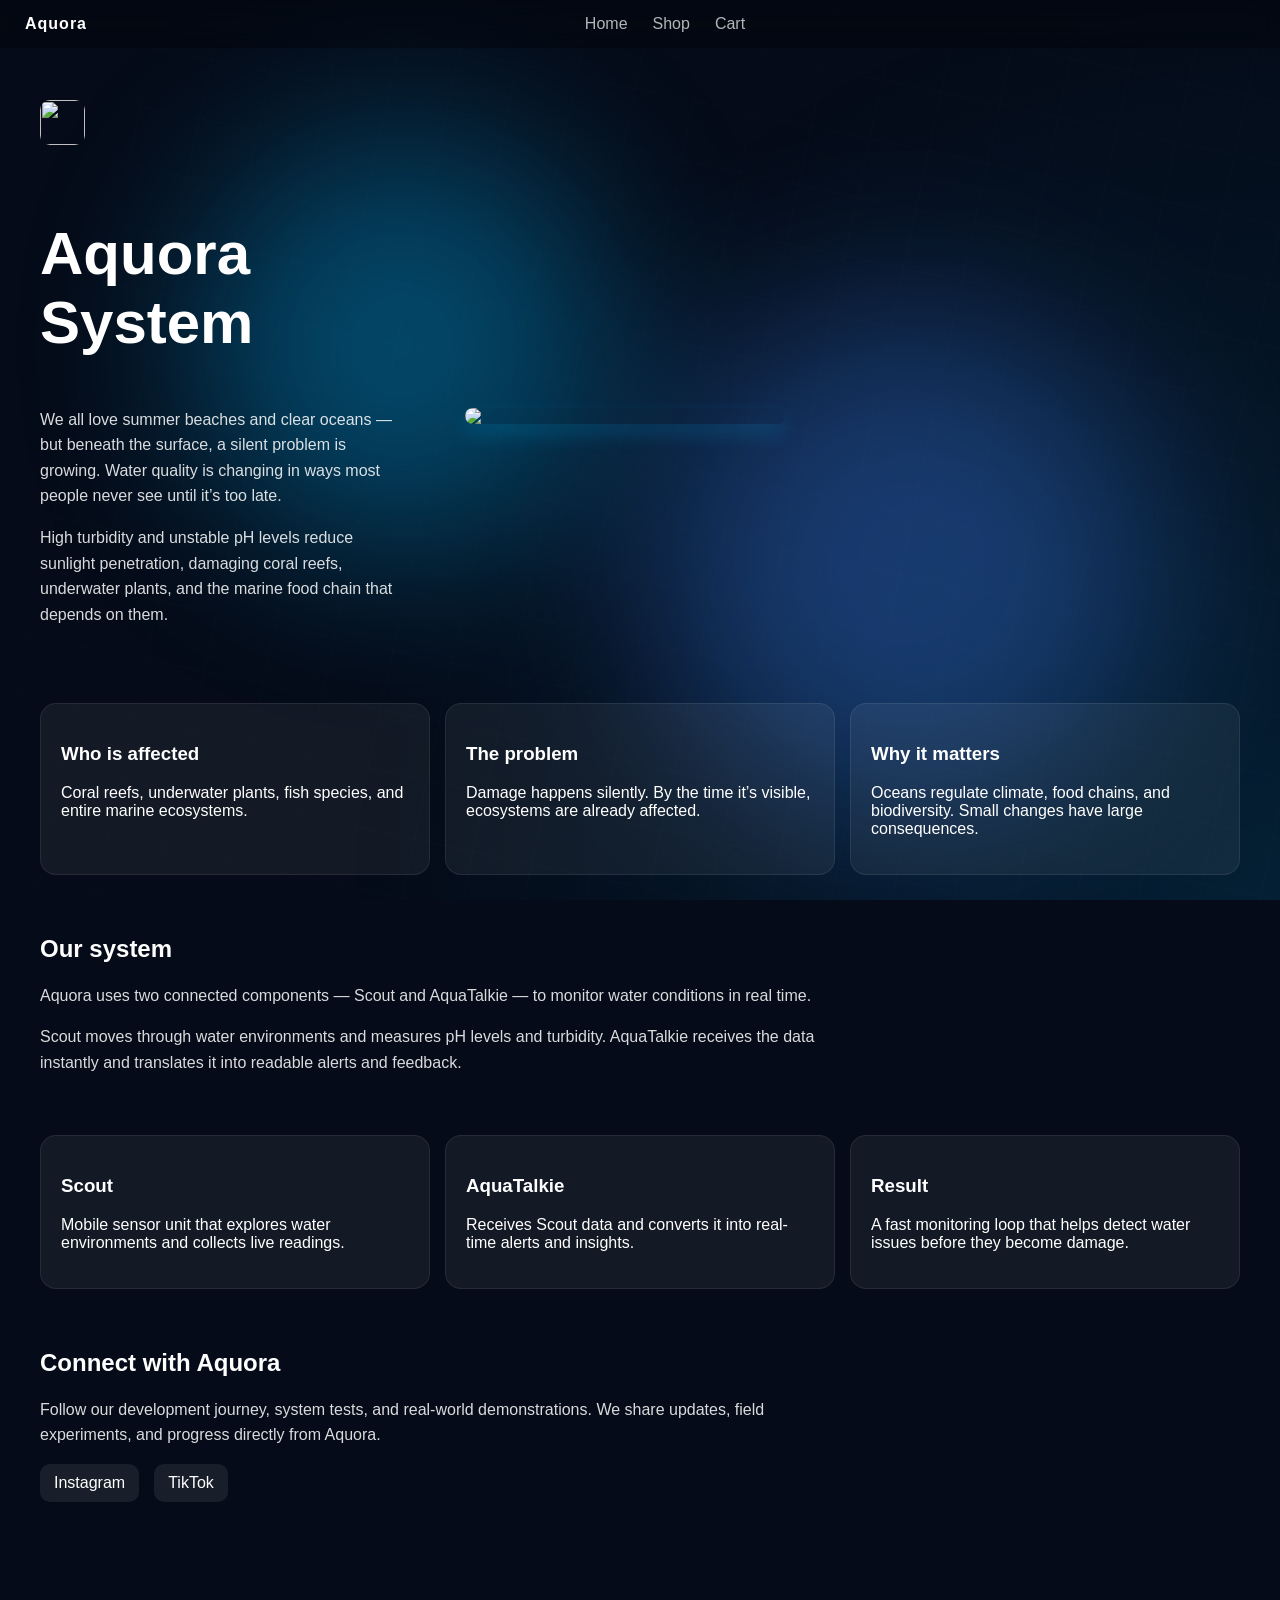
==== commit 97d5fb39: "Update index.html" ====
--- a/index.html
+++ b/index.html
@@ -6,241 +6,425 @@
 <title>Aquora</title>
 
 <style>
-body{
-    margin:0;
-    font-family: Inter, Arial, sans-serif;
-    background:#050b18;
-    color:white;
-    overflow-x:hidden;
-}
-
-/* BACKGROUND */
-.background{
-    position:fixed;
-    inset:0;
-    z-index:0;
-    overflow:hidden;
-}
-
-.grid{
-    position:absolute;
-    width:200%;
-    height:200%;
+body {
+    margin: 0;
+    font-family: Arial, sans-serif;
+    color: white;
+    background: #050b18;
+    overflow-x: hidden;
+}
+
+/* ================= BACKGROUND ================= */
+.background {
+    position: fixed;
+    width: 100%;
+    height: 100%;
+    z-index: 0;
+    overflow: hidden;
+}
+
+.grid {
+    position: absolute;
+    width: 200%;
+    height: 200%;
     background-image:
-    linear-gradient(rgba(255,255,255,0.05) 1px, transparent 1px),
-    linear-gradient(90deg, rgba(255,255,255,0.05) 1px, transparent 1px);
-    background-size:60px 60px;
-    opacity:0.2;
-    transform:rotate(12deg);
-}
-
-/* NAV */
-nav{
-    position:fixed;
-    top:0;
-    width:100%;
-    display:flex;
-    justify-content:space-between;
-    align-items:center;
-    padding:14px 25px;
-    background:rgba(10,15,30,0.7);
-    backdrop-filter:blur(12px);
-    border-bottom:1px solid rgba(255,255,255,0.06);
-    z-index:10;
-}
-
-.logo{
-    display:flex;
-    align-items:center;
-    gap:10px;
-    font-weight:700;
-}
-
-.logo img{
-    width:32px;
-    height:32px;
-    border-radius:8px;
-}
-
-.nav-links{
-    display:flex;
-    gap:20px;
-}
-
-.nav-links a{
-    opacity:0.7;
-    cursor:pointer;
-    transition:0.2s;
-}
-
-.nav-links a:hover{
-    opacity:1;
-}
-
-/* SECTIONS */
-section{
-    display:none;
-    padding:110px 20px;
-    position:relative;
-    z-index:2;
-}
-
-section.active{
-    display:block;
-}
-
-/* HERO */
-.hero{
-    max-width:1100px;
-    margin:auto;
-    display:flex;
-    flex-wrap:wrap;
-    gap:40px;
-    align-items:center;
-}
-
-.hero h1{
-    font-size:52px;
-}
-
-.hero p{
-    opacity:0.75;
-    line-height:1.6;
-}
-
-.hero img{
-    width:320px;
-    border-radius:16px;
-    box-shadow:0 10px 30px rgba(0,183,255,0.15);
-}
-
-/* CARDS */
-.grid3{
-    display:grid;
-    grid-template-columns:repeat(3,1fr);
-    gap:15px;
-    margin-top:50px;
-}
-
-.card{
-    background:rgba(255,255,255,0.05);
-    border:1px solid rgba(255,255,255,0.08);
-    padding:20px;
-    border-radius:16px;
-    transition:0.2s;
-}
-
-.card:hover{
-    transform:translateY(-5px);
-    border-color:#00b7ff;
-}
-
-/* BUTTONS */
-button{
-    padding:10px 14px;
-    border:none;
-    border-radius:10px;
-    background:#00b7ff;
-    color:white;
-    cursor:pointer;
-    transition:0.2s;
-}
-
-button:hover{
-    transform:scale(1.05);
-}
-
-/* CART */
-.item{
-    display:flex;
-    justify-content:space-between;
-    padding:12px;
-    background:rgba(255,255,255,0.05);
-    margin-top:10px;
-    border-radius:10px;
-}
-
-/* SOCIAL */
-.social{
-    display:flex;
-    gap:15px;
-    margin-top:20px;
-}
-
-.social a{
-    padding:10px 14px;
-    background:rgba(255,255,255,0.06);
-    border-radius:10px;
-    text-decoration:none;
-    color:white;
-    opacity:0.8;
-}
-
-.social a:hover{
-    opacity:1;
-}
-
-/* MOBILE */
-@media(max-width:768px){
-    .hero{
-        flex-direction:column;
-    }
-
-    .grid3{
-        grid-template-columns:1fr;
-    }
-
-    .hero h1{
-        font-size:36px;
-    }
+        linear-gradient(rgba(255,255,255,0.05) 1px, transparent 1px),
+        linear-gradient(90deg, rgba(255,255,255,0.05) 1px, transparent 1px);
+    background-size: 60px 60px;
+    transform: rotate(12deg);
+    animation: gridMove 25s linear infinite;
+    opacity: 0.25;
+}
+
+@keyframes gridMove {
+    from { transform: translateY(0) rotate(12deg); }
+    to { transform: translateY(-60px) rotate(12deg); }
+}
+
+.wave {
+    position: absolute;
+    width: 200%;
+    height: 200%;
+    background: radial-gradient(circle at center, rgba(0,183,255,0.12), transparent 60%);
+    animation: waveMove 14s ease-in-out infinite;
+}
+
+@keyframes waveMove {
+    0%,100% { transform: scale(1); }
+    50% { transform: scale(1.1) translateY(-30px); }
+}
+
+.glow {
+    position: absolute;
+    filter: blur(90px);
+    opacity: 0.35;
+    border-radius: 50%;
+}
+
+.g1 {
+    width: 420px;
+    height: 420px;
+    background: #00b7ff;
+    top: 15%;
+    left: 15%;
+    animation: float1 10s infinite ease-in-out;
+}
+
+.g2 {
+    width: 500px;
+    height: 500px;
+    background: #3b82f6;
+    bottom: 10%;
+    right: 10%;
+    animation: float2 13s infinite ease-in-out;
+}
+
+@keyframes float1 {
+    0%,100% { transform: translateY(0); }
+    50% { transform: translateY(-25px); }
+}
+
+@keyframes float2 {
+    0%,100% { transform: translateY(0); }
+    50% { transform: translateY(30px); }
+}
+
+/* ================= NAV (PROPER CENTER SYSTEM) ================= */
+nav {
+    position: fixed;
+    top: 0;
+    width: 100%;
+    padding: 15px 25px;
+    display: grid;
+    grid-template-columns: 1fr auto 1fr;
+    align-items: center;
+    background: rgba(0,0,0,0.25);
+    backdrop-filter: blur(12px);
+    z-index: 10;
+}
+
+.logo {
+    justify-self: start;
+    font-weight: bold;
+    letter-spacing: 1px;
+}
+
+.nav-links {
+    justify-self: center;
+    display: flex;
+    gap: 25px;
+}
+
+.nav-right {
+    justify-self: end;
+}
+
+nav a {
+    cursor: pointer;
+    opacity: 0.7;
+    transition: 0.2s;
+}
+
+nav a:hover {
+    opacity: 1;
+}
+
+/* ================= PAGES ================= */
+section {
+    display: none;
+    padding: 100px 40px;
+    position: relative;
+    z-index: 2;
+}
+
+section.active {
+    display: block;
+    animation: enter 0.6s cubic-bezier(0.22, 1, 0.36, 1);
+    position: relative;
+}
+
+@keyframes enter {
+    from {
+        opacity: 0;
+        transform: translateY(25px) scale(0.98);
+        filter: blur(5px);
+    }
+    to {
+        opacity: 1;
+        transform: translateY(0) scale(1);
+        filter: blur(0);
+    }
+}
+
+/* ================= HERO ================= */
+.hero {
+    max-width: 800px;
+}
+
+.hero h1 {
+    font-size: 60px;
+}
+
+.hero p {
+    opacity: 0.85;
+    line-height: 1.6;
+}
+
+button {
+    margin-top: 20px;
+    padding: 12px 18px;
+    border: none;
+    border-radius: 12px;
+    background: #00b7ff;
+    color: white;
+    cursor: pointer;
+}
+
+/* ================= GRID ================= */
+.grid3 {
+    display: grid;
+    grid-template-columns: repeat(3, 1fr);
+    gap: 15px;
+    margin-top: 60px;
+}
+
+.card {
+    background: rgba(255,255,255,0.06);
+    border: 1px solid rgba(255,255,255,0.08);
+    padding: 20px;
+    border-radius: 16px;
+}
+
+/* ================= CART ================= */
+.item {
+    display: flex;
+    justify-content: space-between;
+    padding: 12px;
+    margin-top: 10px;
+    background: rgba(255,255,255,0.06);
+    border-radius: 12px;
+}
+
+/* ================= TOAST ================= */
+#popup {
+    position: fixed;
+    bottom: 20px;
+    right: 20px;
+    background: #00b7ff;
+    padding: 12px 18px;
+    border-radius: 12px;
+    display: none;
+}
+.fade-slide {
+    opacity: 0;
+    transform: translateX(200px); /* start further right */
+    transition: 
+        transform 1s cubic-bezier(0.22, 1, 0.36, 1),
+        opacity 0.9s ease;
+    will-change: transform, opacity;
+}
+
+.fade-slide.show {
+    opacity: 1;
+    transform: translateX(0);
+}
+.top-logo {
+    width: 100%;
+    display: flex;
+    justify-content: center;
+    padding: 15px 0;
+}
+
+.top-logo img {
+    width: 90px;
+    height: 90px;
+    object-fit: contain;
+    border-radius: 12px;
+}
+@media (max-width: 768px) {
+
+    /* GENERAL SPACING FIX */
+    section {
+        padding: 90px 18px;
+    }
+
+    /* HERO STACK CLEANLY */
+    .hero {
+        flex-direction: column !important;
+        gap: 25px !important;
+    }
+
+    /* IMAGE CENTER ON MOBILE */
+    .hero img {
+        max-width: 100% !important;
+    }
+
+    /* GRID -> SINGLE COLUMN */
+    .grid3 {
+        grid-template-columns: 1fr;
+    }
+
+    /* NAV FIX */
+    nav {
+        grid-template-columns: auto 1fr auto;
+        padding: 12px 15px;
+    }
+
+    .nav-links {
+        gap: 12px;
+        font-size: 14px;
+    }
+
+    /* BIG TITLE FIX */
+    .hero h1 {
+        font-size: 38px;
+    }
+
 }
 </style>
 </head>
 
 <body>
 
-<div class="background"><div class="grid"></div></div>
+<!-- BACKGROUND -->
+<div class="background">
+    <div class="grid"></div>
+    <div class="wave"></div>
+    <div class="glow g1"></div>
+    <div class="glow g2"></div>
+</div>
 
 <!-- NAV -->
 <nav>
-    <div class="logo">
-        <img src="https://github.com/SaveOurSeas/Aquora/blob/main/WhatsApp%20Image%202026-04-05%20at%2016.47.44%20(1).jpeg?raw=true">
-        Aquora
-    </div>
+    <div class="logo">Aquora</div>
 
     <div class="nav-links">
         <a onclick="show('home')">Home</a>
         <a onclick="show('shop')">Shop</a>
         <a onclick="show('cart')">Cart</a>
     </div>
+
+    <div class="nav-right"></div>
 </nav>
 
 <!-- HOME -->
+
+
+
+
 <section id="home" class="active">
-
-    <div class="hero">
-
+<img src="https://github.com/SaveOurSeas/Aquora/blob/main/WhatsApp%20Image%202026-04-05%20at%2016.47.44%20(1).jpeg?raw=true" style="width:45px; height:45px; border-radius:10px; object-fit:cover;">
+
+    <!-- HERO -->
+    <div class="hero" style="display:flex; align-items:center; gap:40px; flex-wrap:wrap; margin-top:20px;">
+
+        <!-- TEXT -->
         <div style="flex:1; min-width:280px;">
             <h1>Aquora System</h1>
-            <p>Monitoring water quality using Scout + AquaTalkie in real time.</p>
-            <p>Detecting turbidity and pH changes before ecosystem damage happens.</p>
-        </div>
-
-        <img src="https://raw.githubusercontent.com/SaveOurSeas/Aquora/main/WhatsApp_Image_2026-05-01_at_00.50.57__1_-removebg-preview.png">
-    </div>
-
+
+            <p>
+                We all love summer beaches and clear oceans — but beneath the surface, a silent problem is growing.
+                Water quality is changing in ways most people never see until it’s too late.
+            </p>
+
+            <p>
+                High turbidity and unstable pH levels reduce sunlight penetration,
+                damaging coral reefs, underwater plants, and the marine food chain that depends on them.
+            </p>
+        </div>
+
+        <!-- IMAGE -->
+<div style="flex:1; min-width:280px; display:flex; justify-content:flex-end; padding-top:20px; padding-right:55px;">
+
+    <img src="https://raw.githubusercontent.com/SaveOurSeas/Aquora/main/WhatsApp_Image_2026-05-01_at_00.50.57__1_-removebg-preview.png"
+         class="fade-slide"
+         style="width:100%; max-width:320px; border-radius:16px; box-shadow:0 10px 20px rgba(0,183,255,0.2);">
+
+</div>
+
+    </div>
+
+    <!-- CARDS -->
     <div class="grid3">
-        <div class="card"><h3>Scout</h3><p>Live underwater sensing unit.</p></div>
-        <div class="card"><h3>AquaTalkie</h3><p>Real-time data interpreter.</p></div>
-        <div class="card"><h3>Impact</h3><p>Prevents ecosystem collapse early.</p></div>
-    </div>
-
-    <div style="margin-top:60px;">
-        <h2>Connect</h2>
-        <div class="social">
-            <a href="https://www.instagram.com/aquora.co" target="_blank">Instagram</a>
-            <a href="https://www.tiktok.com/@aquora.co" target="_blank">TikTok</a>
-        </div>
+
+        <div class="card">
+            <h3>Who is affected</h3>
+            <p>Coral reefs, underwater plants, fish species, and entire marine ecosystems.</p>
+        </div>
+
+        <div class="card">
+            <h3>The problem</h3>
+            <p>Damage happens silently. By the time it’s visible, ecosystems are already affected.</p>
+        </div>
+
+        <div class="card">
+            <h3>Why it matters</h3>
+            <p>Oceans regulate climate, food chains, and biodiversity. Small changes have large consequences.</p>
+        </div>
+
+    </div>
+
+    <!-- SYSTEM -->
+    <div class="hero" style="margin-top:60px">
+
+        <h2>Our system</h2>
+
+        <p>
+            Aquora uses two connected components — Scout and AquaTalkie — to monitor water conditions in real time.
+        </p>
+
+        <p>
+            Scout moves through water environments and measures pH levels and turbidity.
+            AquaTalkie receives the data instantly and translates it into readable alerts and feedback.
+        </p>
+
+    </div>
+
+    <div class="grid3">
+
+        <div class="card">
+            <h3>Scout</h3>
+            <p>Mobile sensor unit that explores water environments and collects live readings.</p>
+        </div>
+
+        <div class="card">
+            <h3>AquaTalkie</h3>
+            <p>Receives Scout data and converts it into real-time alerts and insights.</p>
+        </div>
+
+        <div class="card">
+            <h3>Result</h3>
+            <p>A fast monitoring loop that helps detect water issues before they become damage.</p>
+        </div>
+
+    </div>
+
+    <!-- CONNECT -->
+    <div class="hero" style="margin-top:60px">
+
+        <h2>Connect with Aquora</h2>
+
+        <p>
+            Follow our development journey, system tests, and real-world demonstrations.
+            We share updates, field experiments, and progress directly from Aquora.
+        </p>
+
+        <div style="display:flex; gap:15px; margin-top:15px; flex-wrap:wrap;">
+
+            <a href="https://www.instagram.com/aquora.co?utm_source=ig_web_button_share_sheet&igsh=ZDNlZDc0MzIxNw=="
+               target="_blank"
+               style="color:white; text-decoration:none; padding:10px 14px; background:rgba(255,255,255,0.08); border-radius:10px;">
+               Instagram
+            </a>
+
+            <a href="https://www.tiktok.com/@aquora.co"
+               target="_blank"
+               style="color:white; text-decoration:none; padding:10px 14px; background:rgba(255,255,255,0.08); border-radius:10px;">
+               TikTok
+            </a>
+
+        </div>
+
     </div>
 
 </section>
@@ -257,7 +441,7 @@
 
     <div class="card">
         <h3>Rental</h3>
-        <p>1,500 EGP / day</p>
+        <p>1,500 EGP/day</p>
         <button onclick="add('Rental',1500)">Add to Cart</button>
     </div>
 </section>
@@ -267,40 +451,110 @@
     <h1>Cart</h1>
     <div id="box"></div>
     <h3 id="total"></h3>
+    <button onclick="checkout()">Checkout</button>
 </section>
 
+<div id="popup"></div>
+
 <script>
 
-let cart=[];
-
+let cart = [];
+const phone = "201122450119";
+
+window.onload = () => show('home');
+
+/* PAGE SWITCH */
 function show(id){
-    document.querySelectorAll("section").forEach(s=>s.classList.remove("active"));
+    document.querySelectorAll("section").forEach(s => s.classList.remove("active"));
     document.getElementById(id).classList.add("active");
-    if(id==="cart") render();
-}
-
-function add(name,price){
-    let item=cart.find(i=>i.name===name);
+
+    if(id === "cart") render();
+}
+
+/* CART */
+function add(name, price){
+    let item = cart.find(i => i.name === name);
     if(item) item.qty++;
-    else cart.push({name,price,qty:1});
+    else cart.push({name, price, qty:1});
+
+    toast("Added");
 }
 
 function render(){
-    let box=document.getElementById("box");
-    box.innerHTML="";
-    let total=0;
-
-    cart.forEach(i=>{
-        total+=i.price*i.qty;
-        box.innerHTML+=`
+    let box = document.getElementById("box");
+    box.innerHTML = "";
+
+    let total = 0;
+
+    cart.forEach((i,index)=>{
+        total += i.price * i.qty;
+
+        box.innerHTML += `
         <div class="item">
             <span>${i.name} x${i.qty}</span>
-            <span>${i.price*i.qty} EGP</span>
+            <span>${i.price * i.qty} EGP <button onclick="removeItem(${index})">X</button></span>
         </div>`;
     });
 
-    document.getElementById("total").innerText="Total: "+total+" EGP";
-}
+    document.getElementById("total").innerText = "Total: " + total + " EGP";
+}
+
+function removeItem(i){
+    cart.splice(i,1);
+    render();
+}
+
+function checkout(){
+
+    if(cart.length === 0){
+        toast("Please add to order");
+        return;
+    }
+
+    let total = 0;
+    cart.forEach(i => {
+        total += i.price * i.qty;
+    });
+
+    if(total <= 0){
+        toast("Please add to order");
+        return;
+    }
+
+    let msg = "Aquora Order:%0A";
+
+    cart.forEach(i=>{
+        msg += `${i.name} x${i.qty}%0A`;
+    });
+
+    msg += `Total: ${total} EGP`;
+
+    window.open(`https://wa.me/${phone}?text=${msg}`, "_blank");
+
+    cart = [];
+    render();
+
+    toast("Order sent");
+}
+
+function toast(text){
+    let p = document.getElementById("popup");
+    p.innerText = text;
+    p.style.display = "block";
+
+    setTimeout(()=>p.style.display = "none", 1500);
+}
+    const observer = new IntersectionObserver((entries) => {
+    entries.forEach(entry => {
+        if (entry.isIntersecting) {
+            entry.target.classList.add("show");
+        }
+    });
+});
+
+document.querySelectorAll(".fade-slide").forEach(el => {
+    observer.observe(el);
+  });
 
 </script>
 
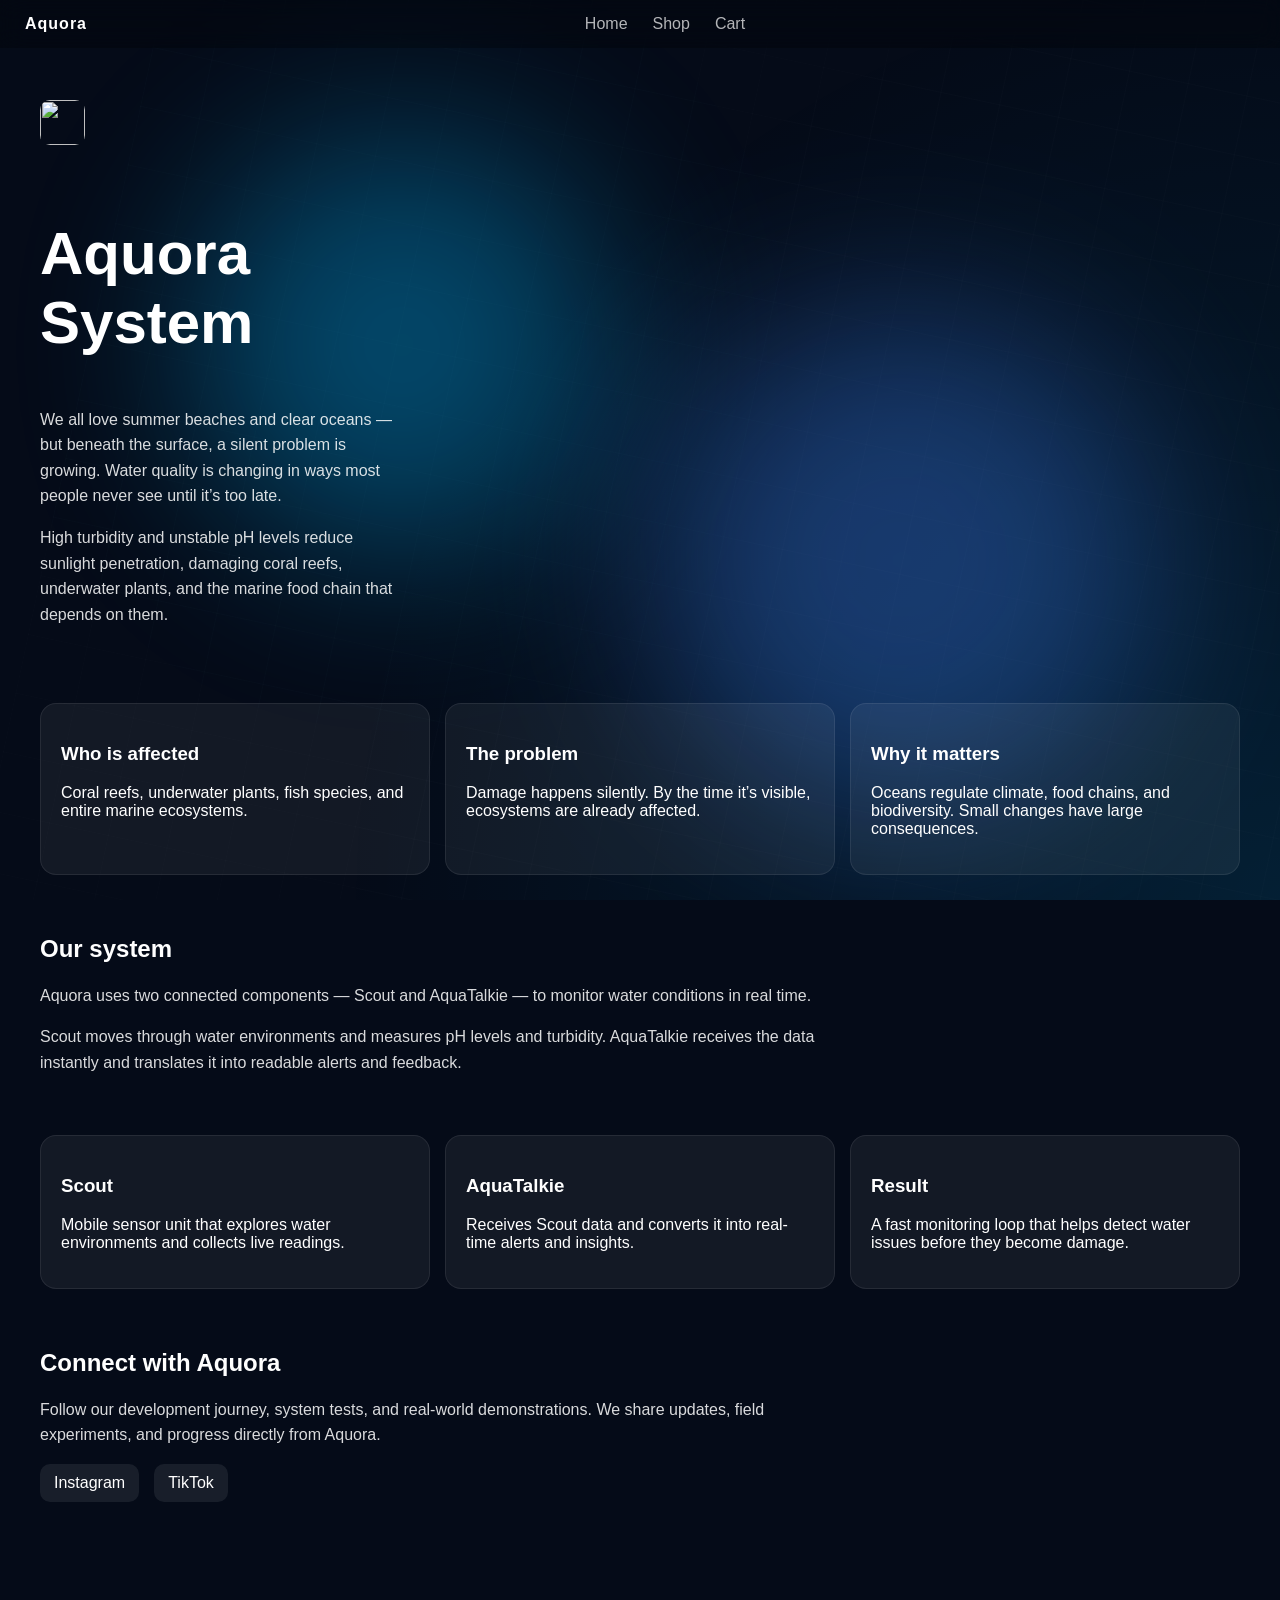
==== commit 6d1f75ff: "Update index.html" ====
--- a/index.html
+++ b/index.html
@@ -211,9 +211,33 @@
     bottom: 20px;
     right: 20px;
     background: #00b7ff;
-    padding: 12px 18px;
+    padding: 14px 18px;
     border-radius: 12px;
     display: none;
+    align-items: center;
+    gap: 10px;
+    box-shadow: 0 10px 25px rgba(0,0,0,0.3);
+    animation: slideIn 0.4s ease;
+}
+
+#popup button {
+    margin: 0;
+    padding: 8px 12px;
+    background: white;
+    color: #00b7ff;
+    border-radius: 8px;
+    font-size: 13px;
+}
+
+@keyframes slideIn {
+    from {
+        transform: translateX(120%);
+        opacity: 0;
+    }
+    to {
+        transform: translateX(0);
+        opacity: 1;
+    }
 }
 .fade-slide {
     opacity: 0;
@@ -454,8 +478,12 @@
     <button onclick="checkout()">Checkout</button>
 </section>
 
-<div id="popup"></div>
-
+<div id="popup">
+    <span id="popupText"></span>
+    <button id="popupBtn" onclick="goShop()" style="margin-left:10px; display:none;">
+        Go to Shop
+    </button>
+</div>
 <script>
 
 let cart = [];
@@ -516,10 +544,10 @@
         total += i.price * i.qty;
     });
 
-    if(total <= 0){
-        toast("Please add to order");
-        return;
-    }
+if(cart.length === 0){
+    toast("Please add items to your order", true);
+    return;
+}
 
     let msg = "Aquora Order:%0A";
 
@@ -537,20 +565,26 @@
     toast("Order sent");
 }
 
-function toast(text){
-    let p = document.getElementById("popup");
-    p.innerText = text;
-    p.style.display = "block";
-
-    setTimeout(()=>p.style.display = "none", 1500);
-}
-    const observer = new IntersectionObserver((entries) => {
-    entries.forEach(entry => {
-        if (entry.isIntersecting) {
-            entry.target.classList.add("show");
-        }
-    });
-});
+function toast(text, showButton = false){
+    let popup = document.getElementById("popup");
+    let textEl = document.getElementById("popupText");
+    let btn = document.getElementById("popupBtn");
+
+    textEl.innerText = text;
+
+    // show/hide button
+    btn.style.display = showButton ? "inline-block" : "none";
+
+    popup.style.display = "flex";
+
+    // stay longer (3 seconds)
+    setTimeout(() => {
+        popup.style.display = "none";
+    }, 3000);
+}
+function goShop(){
+    show('shop');
+}
 
 document.querySelectorAll(".fade-slide").forEach(el => {
     observer.observe(el);
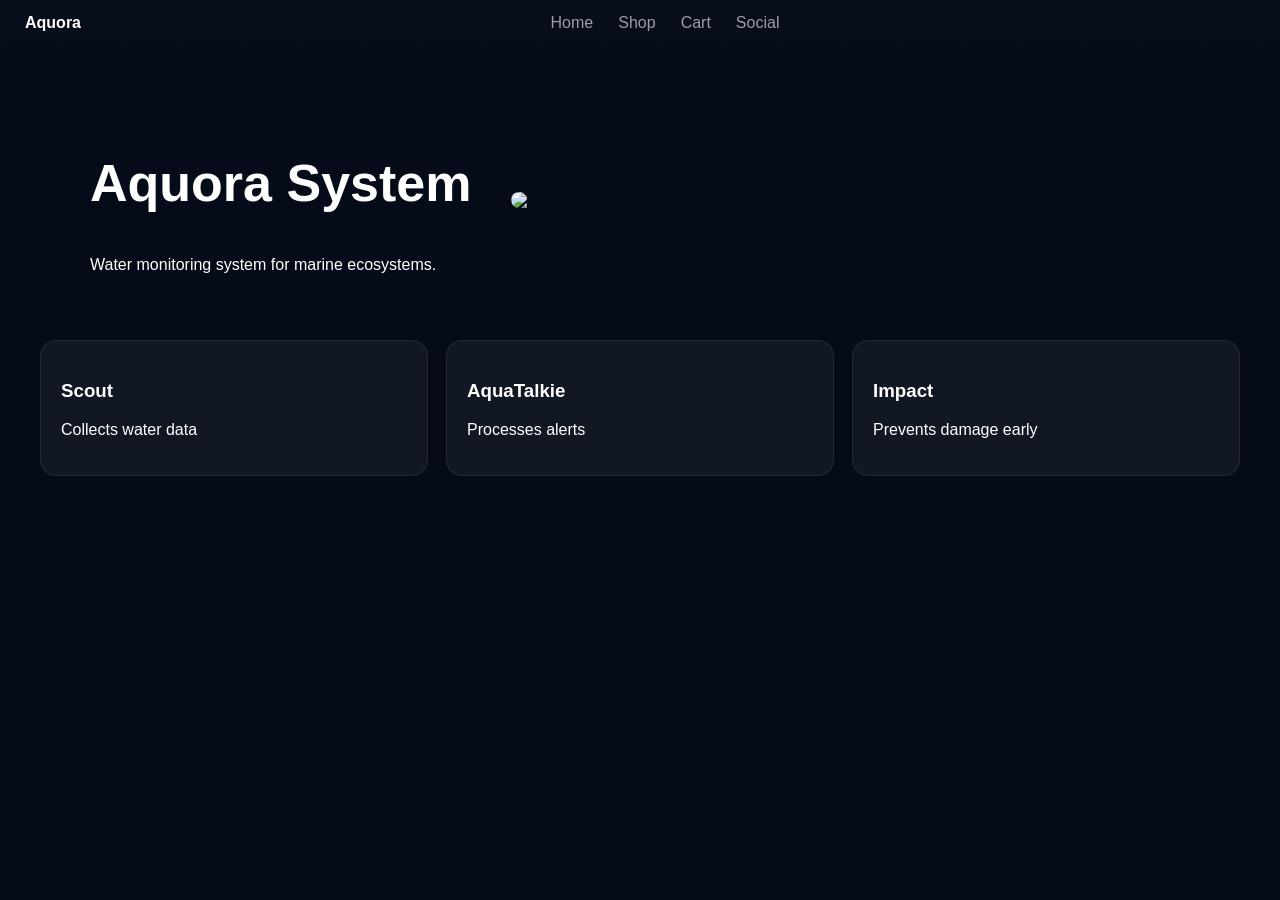
==== commit 47b4d8c7: "Update index.html" ====
--- a/index.html
+++ b/index.html
@@ -8,21 +8,19 @@
 <style>
 body {
     margin: 0;
-    font-family: Arial, sans-serif;
+    font-family: Inter, Arial, sans-serif;
     color: white;
     background: #050b18;
     overflow-x: hidden;
 }
 
-/* ================= BACKGROUND ================= */
+/* BACKGROUND */
 .background {
     position: fixed;
     width: 100%;
     height: 100%;
     z-index: 0;
-    overflow: hidden;
-}
-
+}
 .grid {
     position: absolute;
     width: 200%;
@@ -31,292 +29,140 @@
         linear-gradient(rgba(255,255,255,0.05) 1px, transparent 1px),
         linear-gradient(90deg, rgba(255,255,255,0.05) 1px, transparent 1px);
     background-size: 60px 60px;
-    transform: rotate(12deg);
-    animation: gridMove 25s linear infinite;
-    opacity: 0.25;
-}
-
-@keyframes gridMove {
-    from { transform: translateY(0) rotate(12deg); }
-    to { transform: translateY(-60px) rotate(12deg); }
-}
-
-.wave {
-    position: absolute;
-    width: 200%;
-    height: 200%;
-    background: radial-gradient(circle at center, rgba(0,183,255,0.12), transparent 60%);
-    animation: waveMove 14s ease-in-out infinite;
-}
-
-@keyframes waveMove {
-    0%,100% { transform: scale(1); }
-    50% { transform: scale(1.1) translateY(-30px); }
-}
-
-.glow {
-    position: absolute;
-    filter: blur(90px);
-    opacity: 0.35;
-    border-radius: 50%;
-}
-
-.g1 {
-    width: 420px;
-    height: 420px;
-    background: #00b7ff;
-    top: 15%;
-    left: 15%;
-    animation: float1 10s infinite ease-in-out;
-}
-
-.g2 {
-    width: 500px;
-    height: 500px;
-    background: #3b82f6;
-    bottom: 10%;
-    right: 10%;
-    animation: float2 13s infinite ease-in-out;
-}
-
-@keyframes float1 {
-    0%,100% { transform: translateY(0); }
-    50% { transform: translateY(-25px); }
-}
-
-@keyframes float2 {
-    0%,100% { transform: translateY(0); }
-    50% { transform: translateY(30px); }
-}
-
-/* ================= NAV (PROPER CENTER SYSTEM) ================= */
+    opacity: 0.2;
+}
+
+/* NAV */
 nav {
     position: fixed;
     top: 0;
     width: 100%;
-    padding: 15px 25px;
+    padding: 14px 25px;
     display: grid;
     grid-template-columns: 1fr auto 1fr;
     align-items: center;
-    background: rgba(0,0,0,0.25);
-    backdrop-filter: blur(12px);
+    background: rgba(10, 15, 30, 0.7);
+    backdrop-filter: blur(14px);
     z-index: 10;
 }
 
 .logo {
-    justify-self: start;
-    font-weight: bold;
-    letter-spacing: 1px;
+    font-weight: 600;
 }
 
 .nav-links {
-    justify-self: center;
     display: flex;
     gap: 25px;
-}
-
-.nav-right {
-    justify-self: end;
+    justify-self: center;
 }
 
 nav a {
     cursor: pointer;
-    opacity: 0.7;
+    opacity: 0.6;
     transition: 0.2s;
+    color: white;
+    text-decoration: none;
 }
 
 nav a:hover {
     opacity: 1;
 }
 
-/* ================= PAGES ================= */
+/* SECTIONS */
 section {
     display: none;
-    padding: 100px 40px;
+    padding: 110px 40px;
     position: relative;
     z-index: 2;
 }
-
 section.active {
     display: block;
-    animation: enter 0.6s cubic-bezier(0.22, 1, 0.36, 1);
-    position: relative;
-}
-
-@keyframes enter {
-    from {
-        opacity: 0;
-        transform: translateY(25px) scale(0.98);
-        filter: blur(5px);
-    }
-    to {
-        opacity: 1;
-        transform: translateY(0) scale(1);
-        filter: blur(0);
-    }
-}
-
-/* ================= HERO ================= */
+}
+
+/* HERO */
 .hero {
-    max-width: 800px;
+    max-width: 1100px;
+    margin: auto;
+    display: flex;
+    gap: 40px;
+    flex-wrap: wrap;
+    align-items: center;
 }
 
 .hero h1 {
-    font-size: 60px;
-}
-
-.hero p {
-    opacity: 0.85;
-    line-height: 1.6;
-}
-
-button {
-    margin-top: 20px;
-    padding: 12px 18px;
-    border: none;
-    border-radius: 12px;
-    background: #00b7ff;
-    color: white;
-    cursor: pointer;
-}
-
-/* ================= GRID ================= */
+    font-size: 52px;
+}
+
+/* IMAGE */
+.hero img {
+    width: 100%;
+    max-width: 340px;
+    border-radius: 16px;
+}
+
+/* CARDS */
 .grid3 {
     display: grid;
     grid-template-columns: repeat(3, 1fr);
-    gap: 15px;
-    margin-top: 60px;
+    gap: 18px;
+    margin-top: 50px;
 }
 
 .card {
-    background: rgba(255,255,255,0.06);
+    background: rgba(255,255,255,0.05);
     border: 1px solid rgba(255,255,255,0.08);
     padding: 20px;
     border-radius: 16px;
 }
 
-/* ================= CART ================= */
+/* BUTTONS */
+button {
+    margin-top: 12px;
+    padding: 12px 16px;
+    border: none;
+    border-radius: 12px;
+    background: linear-gradient(135deg, #00b7ff, #3b82f6);
+    color: white;
+    cursor: pointer;
+    transition: 0.2s;
+}
+button:hover {
+    transform: scale(1.05);
+}
+
+/* CART */
 .item {
-    display: flex;
-    justify-content: space-between;
-    padding: 12px;
-    margin-top: 10px;
-    background: rgba(255,255,255,0.06);
-    border-radius: 12px;
-}
-
-/* ================= TOAST ================= */
-#popup {
-    position: fixed;
-    bottom: 20px;
-    right: 20px;
-    background: #00b7ff;
-    padding: 14px 18px;
-    border-radius: 12px;
-    display: none;
-    align-items: center;
-    gap: 10px;
-    box-shadow: 0 10px 25px rgba(0,0,0,0.3);
-    animation: slideIn 0.4s ease;
-}
-
-#popup button {
-    margin: 0;
-    padding: 8px 12px;
-    background: white;
-    color: #00b7ff;
-    border-radius: 8px;
-    font-size: 13px;
-}
-
-@keyframes slideIn {
-    from {
-        transform: translateX(120%);
-        opacity: 0;
-    }
-    to {
-        transform: translateX(0);
-        opacity: 1;
-    }
-}
-.fade-slide {
-    opacity: 0;
-    transform: translateX(200px); /* start further right */
-    transition: 
-        transform 1s cubic-bezier(0.22, 1, 0.36, 1),
-        opacity 0.9s ease;
-    will-change: transform, opacity;
-}
-
-.fade-slide.show {
-    opacity: 1;
-    transform: translateX(0);
-}
-.top-logo {
-    width: 100%;
-    display: flex;
-    justify-content: center;
-    padding: 15px 0;
-}
-
-.top-logo img {
-    width: 90px;
-    height: 90px;
-    object-fit: contain;
-    border-radius: 12px;
-}
-@media (max-width: 768px) {
-
-    /* GENERAL SPACING FIX */
-    section {
-        padding: 90px 18px;
-    }
-
-    /* HERO STACK CLEANLY */
-    .hero {
-        flex-direction: column !important;
-        gap: 25px !important;
-    }
-
-    /* IMAGE CENTER ON MOBILE */
-    .hero img {
-        max-width: 100% !important;
-    }
-
-    /* GRID -> SINGLE COLUMN */
-    .grid3 {
-        grid-template-columns: 1fr;
-    }
-
-    /* NAV FIX */
-    nav {
-        grid-template-columns: auto 1fr auto;
-        padding: 12px 15px;
-    }
-
-    .nav-links {
-        gap: 12px;
-        font-size: 14px;
-    }
-
-    /* BIG TITLE FIX */
-    .hero h1 {
-        font-size: 38px;
-    }
-
+    display:flex;
+    justify-content:space-between;
+    padding:12px;
+    margin-top:10px;
+    background:rgba(255,255,255,0.06);
+    border-radius:10px;
+}
+
+/* SOCIAL */
+.social a {
+    display:inline-block;
+    margin-right:10px;
+    padding:10px 14px;
+    border-radius:10px;
+    background:rgba(255,255,255,0.06);
+    color:white;
+    text-decoration:none;
+}
+
+/* MOBILE */
+@media (max-width:768px){
+    .hero { flex-direction: column; }
+    .grid3 { grid-template-columns: 1fr; }
+    nav { grid-template-columns: auto 1fr auto; }
 }
 </style>
 </head>
 
 <body>
 
-<!-- BACKGROUND -->
-<div class="background">
-    <div class="grid"></div>
-    <div class="wave"></div>
-    <div class="glow g1"></div>
-    <div class="glow g2"></div>
-</div>
+<div class="background"><div class="grid"></div></div>
 
 <!-- NAV -->
 <nav>
@@ -326,269 +172,118 @@
         <a onclick="show('home')">Home</a>
         <a onclick="show('shop')">Shop</a>
         <a onclick="show('cart')">Cart</a>
-    </div>
-
-    <div class="nav-right"></div>
+        <a onclick="show('social')">Social</a>
+    </div>
+
+    <div></div>
 </nav>
 
 <!-- HOME -->
-
-
-
-
 <section id="home" class="active">
-<img src="https://github.com/SaveOurSeas/Aquora/blob/main/WhatsApp%20Image%202026-04-05%20at%2016.47.44%20(1).jpeg?raw=true" style="width:45px; height:45px; border-radius:10px; object-fit:cover;">
-
-    <!-- HERO -->
-    <div class="hero" style="display:flex; align-items:center; gap:40px; flex-wrap:wrap; margin-top:20px;">
-
-        <!-- TEXT -->
-        <div style="flex:1; min-width:280px;">
-            <h1>Aquora System</h1>
-
-            <p>
-                We all love summer beaches and clear oceans — but beneath the surface, a silent problem is growing.
-                Water quality is changing in ways most people never see until it’s too late.
-            </p>
-
-            <p>
-                High turbidity and unstable pH levels reduce sunlight penetration,
-                damaging coral reefs, underwater plants, and the marine food chain that depends on them.
-            </p>
-        </div>
-
-        <!-- IMAGE -->
-<div style="flex:1; min-width:280px; display:flex; justify-content:flex-end; padding-top:20px; padding-right:55px;">
-
-    <img src="https://raw.githubusercontent.com/SaveOurSeas/Aquora/main/WhatsApp_Image_2026-05-01_at_00.50.57__1_-removebg-preview.png"
-         class="fade-slide"
-         style="width:100%; max-width:320px; border-radius:16px; box-shadow:0 10px 20px rgba(0,183,255,0.2);">
-
-</div>
-
-    </div>
-
-    <!-- CARDS -->
-    <div class="grid3">
-
-        <div class="card">
-            <h3>Who is affected</h3>
-            <p>Coral reefs, underwater plants, fish species, and entire marine ecosystems.</p>
-        </div>
-
-        <div class="card">
-            <h3>The problem</h3>
-            <p>Damage happens silently. By the time it’s visible, ecosystems are already affected.</p>
-        </div>
-
-        <div class="card">
-            <h3>Why it matters</h3>
-            <p>Oceans regulate climate, food chains, and biodiversity. Small changes have large consequences.</p>
-        </div>
-
-    </div>
-
-    <!-- SYSTEM -->
-    <div class="hero" style="margin-top:60px">
-
-        <h2>Our system</h2>
-
-        <p>
-            Aquora uses two connected components — Scout and AquaTalkie — to monitor water conditions in real time.
-        </p>
-
-        <p>
-            Scout moves through water environments and measures pH levels and turbidity.
-            AquaTalkie receives the data instantly and translates it into readable alerts and feedback.
-        </p>
-
-    </div>
-
-    <div class="grid3">
-
-        <div class="card">
-            <h3>Scout</h3>
-            <p>Mobile sensor unit that explores water environments and collects live readings.</p>
-        </div>
-
-        <div class="card">
-            <h3>AquaTalkie</h3>
-            <p>Receives Scout data and converts it into real-time alerts and insights.</p>
-        </div>
-
-        <div class="card">
-            <h3>Result</h3>
-            <p>A fast monitoring loop that helps detect water issues before they become damage.</p>
-        </div>
-
-    </div>
-
-    <!-- CONNECT -->
-    <div class="hero" style="margin-top:60px">
-
-        <h2>Connect with Aquora</h2>
-
-        <p>
-            Follow our development journey, system tests, and real-world demonstrations.
-            We share updates, field experiments, and progress directly from Aquora.
-        </p>
-
-        <div style="display:flex; gap:15px; margin-top:15px; flex-wrap:wrap;">
-
-            <a href="https://www.instagram.com/aquora.co?utm_source=ig_web_button_share_sheet&igsh=ZDNlZDc0MzIxNw=="
-               target="_blank"
-               style="color:white; text-decoration:none; padding:10px 14px; background:rgba(255,255,255,0.08); border-radius:10px;">
-               Instagram
-            </a>
-
-            <a href="https://www.tiktok.com/@aquora.co"
-               target="_blank"
-               style="color:white; text-decoration:none; padding:10px 14px; background:rgba(255,255,255,0.08); border-radius:10px;">
-               TikTok
-            </a>
-
-        </div>
-
-    </div>
+
+<div class="hero">
+
+    <div>
+        <h1>Aquora System</h1>
+        <p>Water monitoring system for marine ecosystems.</p>
+    </div>
+
+    <img src="https://raw.githubusercontent.com/SaveOurSeas/Aquora/main/WhatsApp_Image_2026-05-01_at_00.50.57__1_-removebg-preview.png">
+
+</div>
+
+<div class="grid3">
+
+    <div class="card">
+        <h3>Scout</h3>
+        <p>Collects water data</p>
+    </div>
+
+    <div class="card">
+        <h3>AquaTalkie</h3>
+        <p>Processes alerts</p>
+    </div>
+
+    <div class="card">
+        <h3>Impact</h3>
+        <p>Prevents damage early</p>
+    </div>
+
+</div>
 
 </section>
 
 <!-- SHOP -->
 <section id="shop">
-    <h1>Shop</h1>
-
-    <div class="card">
-        <h3>Full System</h3>
-        <p>45,000 EGP</p>
-        <button onclick="add('Full System',45000)">Add to Cart</button>
-    </div>
-
-    <div class="card">
-        <h3>Rental</h3>
-        <p>1,500 EGP/day</p>
-        <button onclick="add('Rental',1500)">Add to Cart</button>
-    </div>
+<h1>Shop</h1>
+
+<div class="card">
+    <h3>Full System</h3>
+    <p>45,000 EGP</p>
+    <button onclick="add('Full System',45000)">Add to Cart</button>
+</div>
+
+<div class="card">
+    <h3>Rental</h3>
+    <p>1,500 EGP / day</p>
+    <button onclick="add('Rental',1500)">Add to Cart</button>
+</div>
+
 </section>
 
 <!-- CART -->
 <section id="cart">
-    <h1>Cart</h1>
-    <div id="box"></div>
-    <h3 id="total"></h3>
-    <button onclick="checkout()">Checkout</button>
-</section>
-
-<div id="popup">
-    <span id="popupText"></span>
-    <button id="popupBtn" onclick="goShop()" style="margin-left:10px; display:none;">
-        Go to Shop
-    </button>
-</div>
+<h1>Cart</h1>
+<div id="box"></div>
+<h3 id="total"></h3>
+</section>
+
+<!-- SOCIAL -->
+<section id="social">
+<h1>Social Media</h1>
+
+<div class="social">
+<a href="https://www.instagram.com/aquora.co" target="_blank">Instagram</a>
+<a href="https://www.tiktok.com/@aquora.co" target="_blank">TikTok</a>
+</div>
+
+</section>
+
 <script>
 
 let cart = [];
-const phone = "201122450119";
-
-window.onload = () => show('home');
-
-/* PAGE SWITCH */
+
 function show(id){
-    document.querySelectorAll("section").forEach(s => s.classList.remove("active"));
+    document.querySelectorAll("section").forEach(s=>s.classList.remove("active"));
     document.getElementById(id).classList.add("active");
-
-    if(id === "cart") render();
-}
-
-/* CART */
-function add(name, price){
-    let item = cart.find(i => i.name === name);
+    if(id==="cart") render();
+}
+
+function add(name,price){
+    let item = cart.find(i=>i.name===name);
     if(item) item.qty++;
-    else cart.push({name, price, qty:1});
-
-    toast("Added");
+    else cart.push({name,price,qty:1});
 }
 
 function render(){
-    let box = document.getElementById("box");
-    box.innerHTML = "";
-
-    let total = 0;
+    let box=document.getElementById("box");
+    let totalEl=document.getElementById("total");
+
+    box.innerHTML="";
+    let total=0;
 
     cart.forEach((i,index)=>{
-        total += i.price * i.qty;
-
-        box.innerHTML += `
+        total+=i.price*i.qty;
+
+        box.innerHTML+=`
         <div class="item">
             <span>${i.name} x${i.qty}</span>
-            <span>${i.price * i.qty} EGP <button onclick="removeItem(${index})">X</button></span>
+            <span>${i.price*i.qty} EGP</span>
         </div>`;
     });
 
-    document.getElementById("total").innerText = "Total: " + total + " EGP";
-}
-
-function removeItem(i){
-    cart.splice(i,1);
-    render();
-}
-
-function checkout(){
-
-    if(cart.length === 0){
-        toast("Please add to order");
-        return;
-    }
-
-    let total = 0;
-    cart.forEach(i => {
-        total += i.price * i.qty;
-    });
-
-if(cart.length === 0){
-    toast("Please add items to your order", true);
-    return;
-}
-
-    let msg = "Aquora Order:%0A";
-
-    cart.forEach(i=>{
-        msg += `${i.name} x${i.qty}%0A`;
-    });
-
-    msg += `Total: ${total} EGP`;
-
-    window.open(`https://wa.me/${phone}?text=${msg}`, "_blank");
-
-    cart = [];
-    render();
-
-    toast("Order sent");
-}
-
-function toast(text, showButton = false){
-    let popup = document.getElementById("popup");
-    let textEl = document.getElementById("popupText");
-    let btn = document.getElementById("popupBtn");
-
-    textEl.innerText = text;
-
-    // show/hide button
-    btn.style.display = showButton ? "inline-block" : "none";
-
-    popup.style.display = "flex";
-
-    // stay longer (3 seconds)
-    setTimeout(() => {
-        popup.style.display = "none";
-    }, 3000);
-}
-function goShop(){
-    show('shop');
-}
-
-document.querySelectorAll(".fade-slide").forEach(el => {
-    observer.observe(el);
-  });
+    totalEl.innerText="Total: "+total+" EGP";
+}
 
 </script>
 
